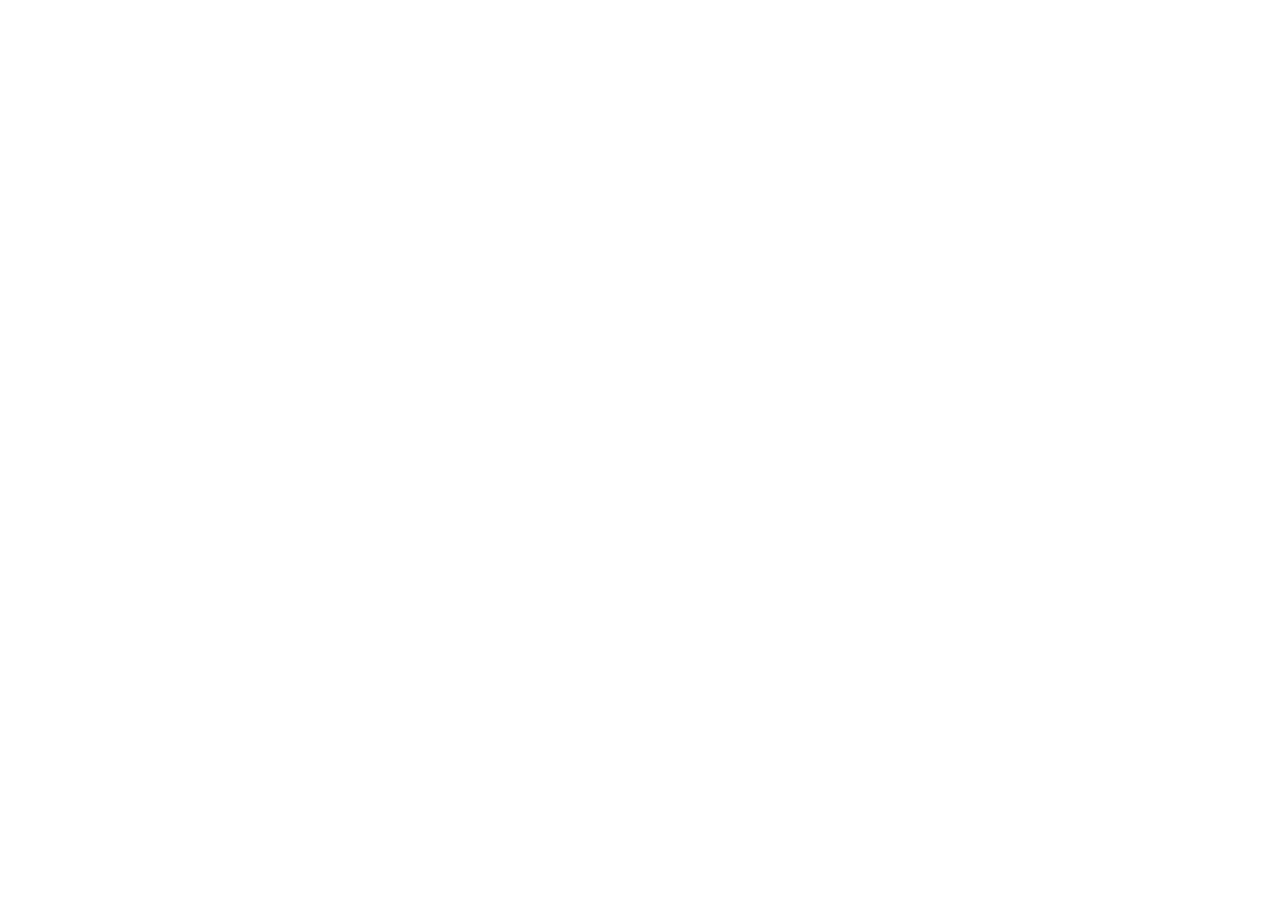
==== about.html @ e9338a1c "Init : création du dépôt, arborescence des fichiers et structure HTML de base" ====
<!DOCTYPE html>
<html lang="fr">
<head>
    <meta charset="UTF-8">
    <meta name="viewport" content="width=device-width, initial-scale=1.0">
    <title>AfriTalent - À propos</title>
    <link href="https://cdn.jsdelivr.net/npm/bootstrap@5.3.0/dist/css/bootstrap.min.css" rel="stylesheet">
    <link rel="stylesheet" href="css/style.css">
</head>
<body>
    <script src="https://cdn.jsdelivr.net/npm/bootstrap@5.3.0/dist/js/bootstrap.bundle.min.js"></script>
    <script src="js/main.js"></script>
</body>
</html>
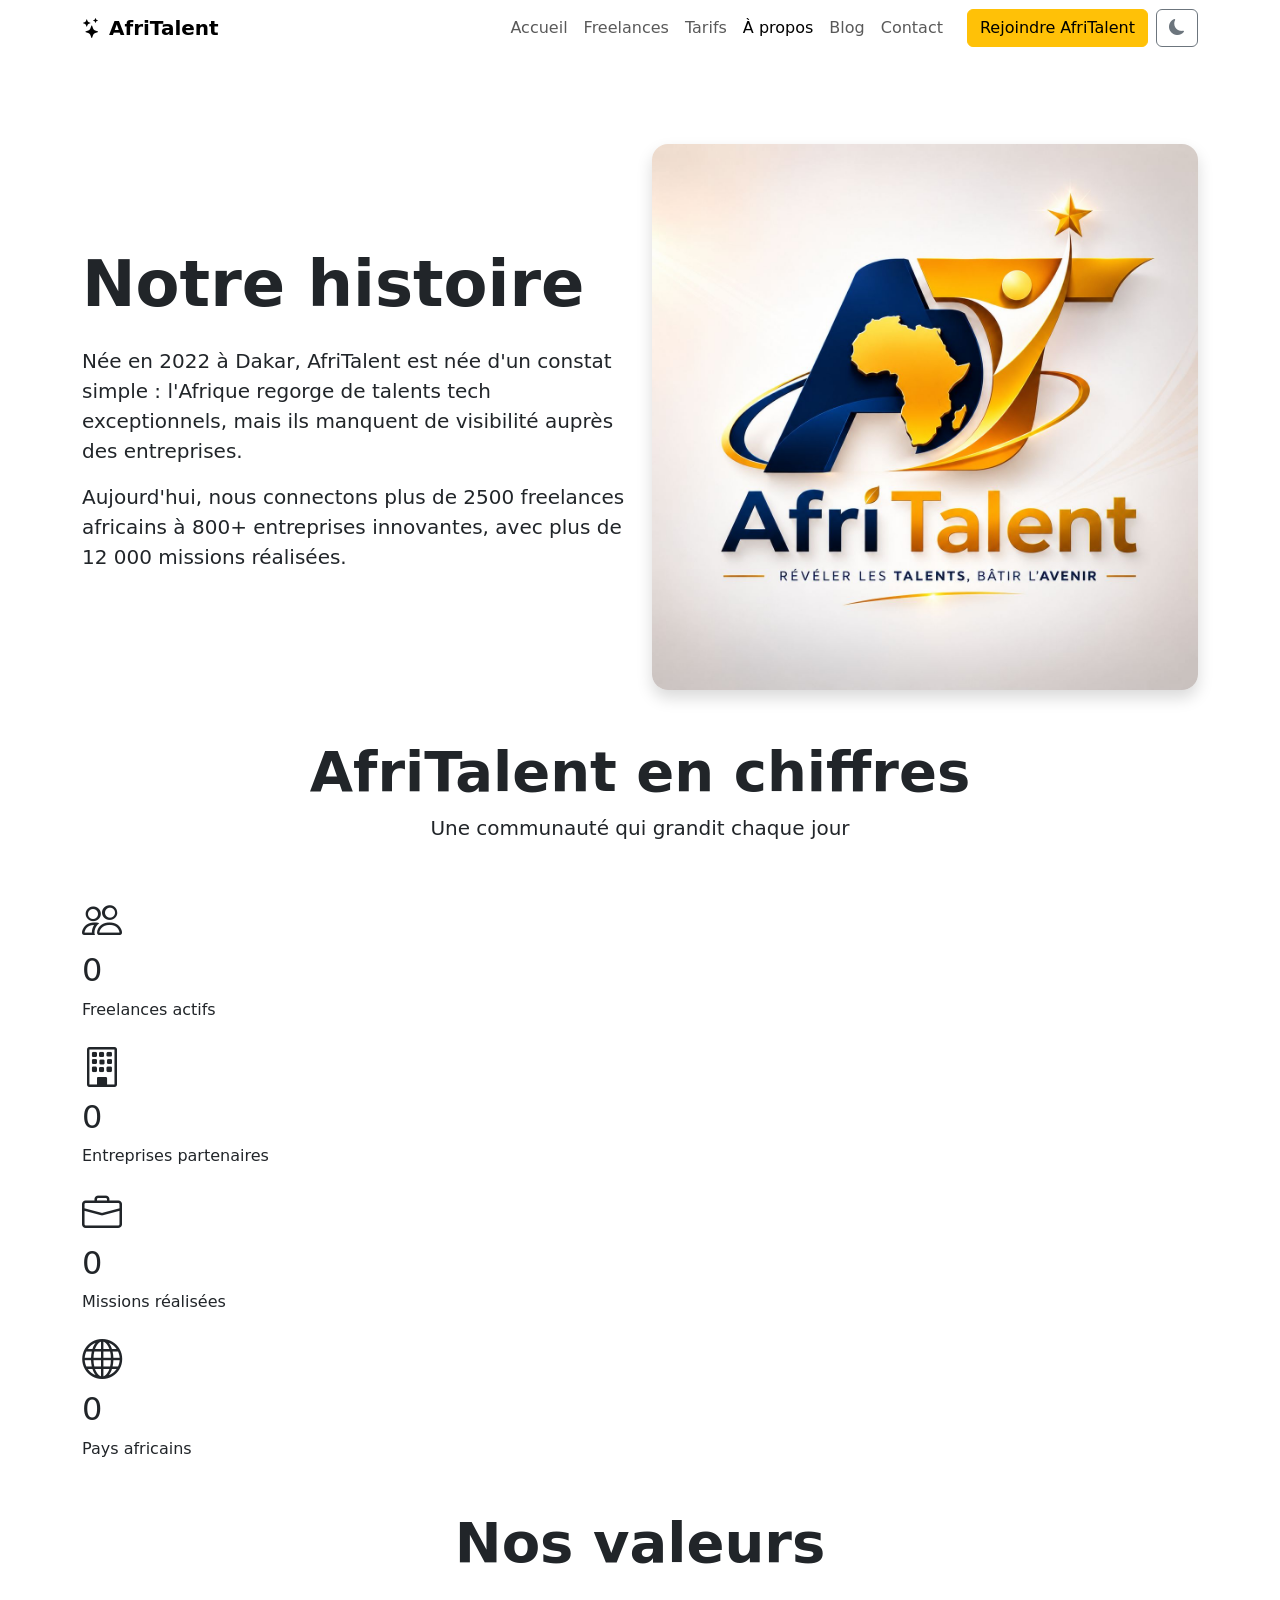
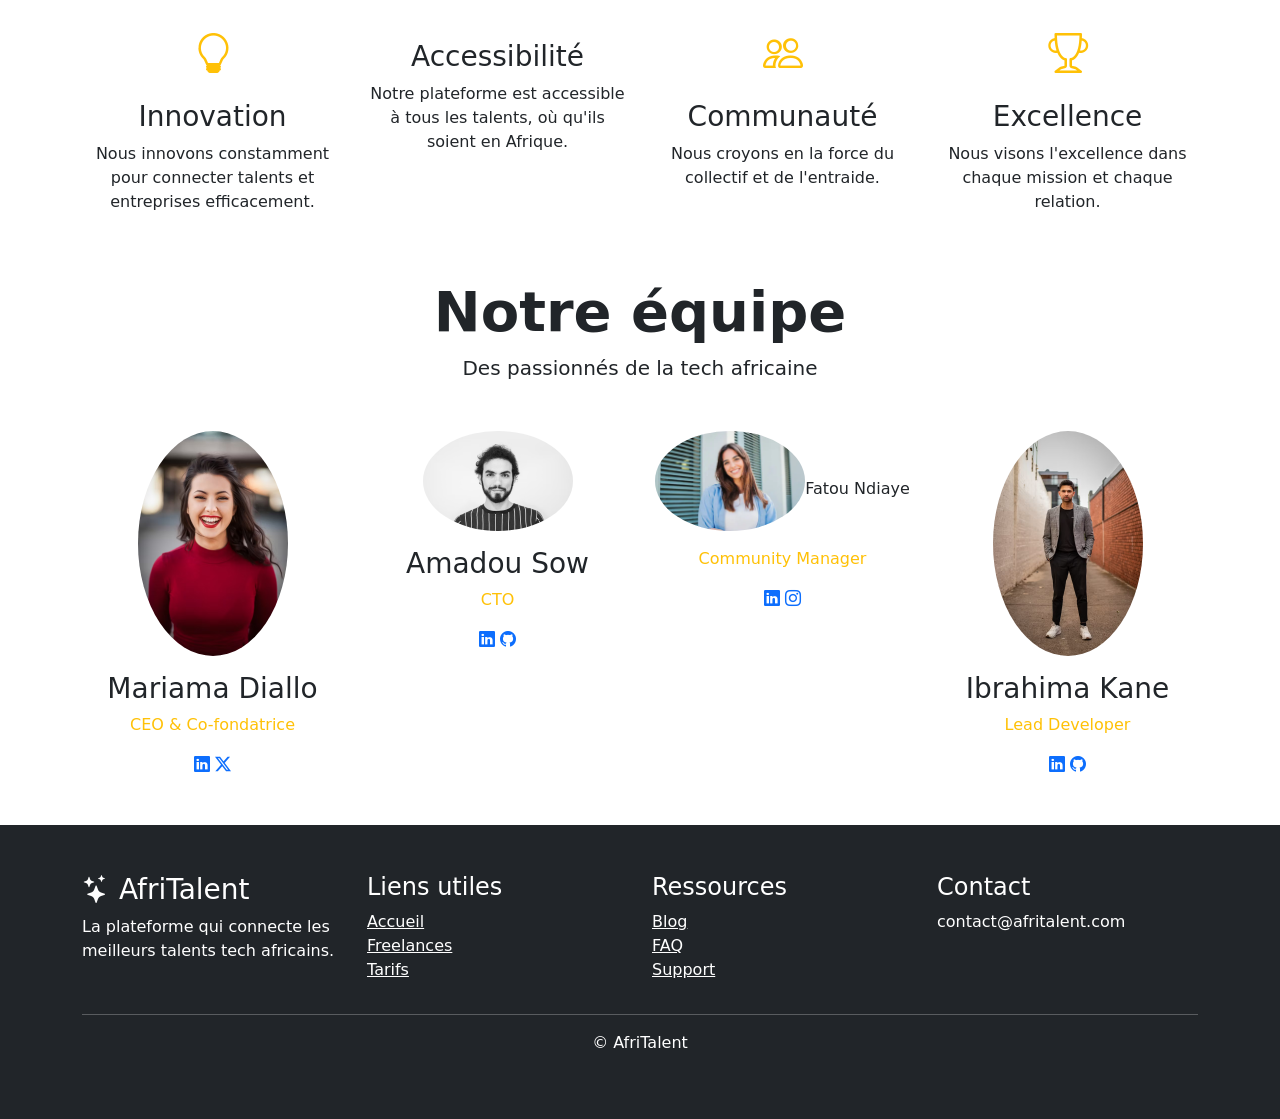
==== commit aa6605b3: "structure complète des 5 pages avec sections et contenu texte" ====
--- a/about.html
+++ b/about.html
@@ -3,12 +3,194 @@
 <head>
     <meta charset="UTF-8">
     <meta name="viewport" content="width=device-width, initial-scale=1.0">
-    <title>AfriTalent - À propos</title>
+    <title>AfriTalent - À propos | Notre mission</title>
     <link href="https://cdn.jsdelivr.net/npm/bootstrap@5.3.0/dist/css/bootstrap.min.css" rel="stylesheet">
     <link rel="stylesheet" href="css/style.css">
 </head>
 <body>
     <script src="https://cdn.jsdelivr.net/npm/bootstrap@5.3.0/dist/js/bootstrap.bundle.min.js"></script>
     <script src="js/main.js"></script>
+        <link href="https://cdn.jsdelivr.net/npm/bootstrap@5.3.3/dist/css/bootstrap.min.css" rel="stylesheet">
+    <link rel="stylesheet" href="https://cdn.jsdelivr.net/npm/bootstrap-icons@1.11.3/font/bootstrap-icons.min.css">
+    <link href="https://fonts.googleapis.com/css2?family=Inter:wght@300;400;500;600;700;800&family=Space+Grotesk:wght@400;500;600;700&display=swap" rel="stylesheet">
+    <link rel="stylesheet" href="css/style.css">
+</head>
+<body>  
+      <!-- Navbar -->
+    <nav class="navbar navbar-expand-lg fixed-top" id="mainNav">
+        <div class="container">
+            <a class="navbar-brand fw-bold" href="index.html"><i class="bi bi-stars"></i> AfriTalent</a>
+            <button class="navbar-toggler" type="button" data-bs-toggle="collapse" data-bs-target="#navbarNav">
+                <span class="navbar-toggler-icon"></span>
+            </button>
+            <div class="collapse navbar-collapse" id="navbarNav">
+                <ul class="navbar-nav ms-auto">
+                    <li class="nav-item"><a class="nav-link" href="index.html">Accueil</a></li>
+                    <li class="nav-item"><a class="nav-link" href="freelances.html">Freelances</a></li>
+                    <li class="nav-item"><a class="nav-link" href="tarifs.html">Tarifs</a></li>
+                    <li class="nav-item"><a class="nav-link active" href="about.html">À propos</a></li>
+                    <li class="nav-item"><a class="nav-link" href="#">Blog</a></li>
+                    <li class="nav-item"><a class="nav-link" href="contact.html">Contact</a></li>
+                </ul>
+                <a href="#" class="btn btn-warning ms-3">Rejoindre AfriTalent</a>
+                <button class="btn btn-outline-secondary ms-2" id="darkModeToggle"><i class="bi bi-moon-fill"></i></button>
+            </div>
+        </div>
+    </nav>
+
+    <main class="mt-5 pt-5">
+        <!-- Section Notre Histoire -->
+        <div class="container my-5">
+            <div class="row align-items-center">
+                <div class="col-lg-6">
+                    <h1 class="display-3 fw-bold">Notre histoire</h1>
+                    <p class="fs-5 mt-4">Née en 2022 à Dakar, AfriTalent est née d'un constat simple : l'Afrique regorge de talents tech exceptionnels, mais ils manquent de visibilité auprès des entreprises.</p>
+                    <p class="fs-5">Aujourd'hui, nous connectons plus de 2500 freelances africains à 800+ entreprises innovantes, avec plus de 12 000 missions réalisées.</p>
+                </div>
+                <div class="col-lg-6">
+                    <img src="images/Rachel logo.jpeg" alt="Notre histoire" class="img-fluid rounded-4 shadow" width="600px">
+                </div>
+            </div>
+        </div>
+
+        <!-- Section Chiffres clés (Bento Grid avec compteurs animés) -->
+        <div class="container my-5">
+            <div class="text-center mb-5">
+                <h2 class="display-4 fw-bold">AfriTalent en chiffres</h2>
+                <p class="fs-5">Une communauté qui grandit chaque jour</p>
+            </div>
+            <div class="bento-stats-grid">
+                <div class="stat-bento-card">
+                    <i class="bi bi-people fs-1"></i>
+                    <h2 class="stat-number-bento" data-target="2500">0</h2>
+                    <p>Freelances actifs</p>
+                </div>
+                <div class="stat-bento-card">
+                    <i class="bi bi-building fs-1"></i>
+                    <h2 class="stat-number-bento" data-target="800">0</h2>
+                    <p>Entreprises partenaires</p>
+                </div>
+                <div class="stat-bento-card">
+                    <i class="bi bi-briefcase fs-1"></i>
+                    <h2 class="stat-number-bento" data-target="12000">0</h2>
+                    <p>Missions réalisées</p>
+                </div>
+                <div class="stat-bento-card">
+                    <i class="bi bi-globe fs-1"></i>
+                    <h2 class="stat-number-bento" data-target="15">0</h2>
+                    <p>Pays africains</p>
+                </div>
+            </div>
+        </div>
+
+        <!-- Section Nos valeurs -->
+        <div class="container my-5">
+            <div class="text-center mb-5">
+                <h2 class="display-4 fw-bold">Nos valeurs</h2>
+            </div>
+            <div class="row g-4">
+                <div class="col-md-3">
+                    <div class="value-card text-center">
+                        <i class="bi bi-lightbulb fs-1 text-warning"></i>
+                        <h3 class="mt-3">Innovation</h3>
+                        <p>Nous innovons constamment pour connecter talents et entreprises efficacement.</p>
+                    </div>
+                </div>
+                <div class="col-md-3">
+                    <div class="value-card text-center">
+                        <i class="bi bi-shield-heart fs-1 text-warning"></i>
+                        <h3 class="mt-3">Accessibilité</h3>
+                        <p>Notre plateforme est accessible à tous les talents, où qu'ils soient en Afrique.</p>
+                    </div>
+                </div>
+                <div class="col-md-3">
+                    <div class="value-card text-center">
+                        <i class="bi bi-people fs-1 text-warning"></i>
+                        <h3 class="mt-3">Communauté</h3>
+                        <p>Nous croyons en la force du collectif et de l'entraide.</p>
+                    </div>
+                </div>
+                <div class="col-md-3">
+                    <div class="value-card text-center">
+                        <i class="bi bi-trophy fs-1 text-warning"></i>
+                        <h3 class="mt-3">Excellence</h3>
+                        <p>Nous visons l'excellence dans chaque mission et chaque relation.</p>
+                    </div>
+                </div>
+            </div>
+        </div>
+
+        <!-- Section L'équipe -->
+        <div class="container my-5">
+            <div class="text-center mb-5">
+                <h2 class="display-4 fw-bold">Notre équipe</h2>
+                <p class="fs-5">Des passionnés de la tech africaine</p>
+            </div>
+            <div class="row g-4">
+                <div class="col-md-3">
+                    <div class="team-card text-center">
+                        <img src="images/Mariama Diallo.avif" alt="Mariama Diallo" class="rounded-circle mb-3" width="150">
+                        <h3>Mariama Diallo</h3>
+                        <p class="text-warning">CEO & Co-fondatrice</p>
+                        <div class="social-team">
+                            <a href="#"><i class="bi bi-linkedin"></i></a>
+                            <a href="#"><i class="bi bi-twitter-x"></i></a>
+                        </div>
+                    </div>
+                </div>
+                <div class="col-md-3">
+                    <div class="team-card text-center">
+                        <img src="images/Amadou Sow.avif" alt="Amadou Sow" class="rounded-circle mb-3" width="150">
+                        <h3>Amadou Sow</h3>
+                        <p class="text-warning">CTO</p>
+                        <div class="social-team">
+                            <a href="#"><i class="bi bi-linkedin"></i></a>
+                            <a href="#"><i class="bi bi-github"></i></a>
+                        </div>
+                    </div>
+                </div>
+                <div class="col-md-3">
+                    <div class="team-card text-center">
+                        <img src="images/Fatou Ndiaye.webp" alt="Fatou Ndiaye" class="rounded-circle mb-3" width="150"
+                        <h3>Fatou Ndiaye</h3>
+                        <p class="text-warning">Community Manager</p>
+                        <div class="social-team">
+                            <a href="#"><i class="bi bi-linkedin"></i></a>
+                            <a href="#"><i class="bi bi-instagram"></i></a>
+                        </div>
+                    </div>
+                </div>
+                <div class="col-md-3">
+                    <div class="team-card text-center">
+                        <img src="images/Ibrahima Kane.avif" alt="Ibrahima Kane" class="rounded-circle mb-3" width="150">
+                        <h3>Ibrahima Kane</h3>
+                        <p class="text-warning">Lead Developer</p>
+                        <div class="social-team">
+                            <a href="#"><i class="bi bi-linkedin"></i></a>
+                            <a href="#"><i class="bi bi-github"></i></a>
+                        </div>
+                    </div>
+                </div>
+            </div>
+        </div>
+    </main>
+
+    <!-- Footer -->
+    <footer class="bg-dark text-white">
+        <div class="container py-5">
+            <div class="row">
+                <div class="col-md-3"><h3><i class="bi bi-stars"></i> AfriTalent</h3><p>La plateforme qui connecte les meilleurs talents tech africains.</p></div>
+                <div class="col-md-3"><h4>Liens utiles</h4><ul class="list-unstyled"><li><a href="index.html" class="text-white">Accueil</a></li><li><a href="freelances.html" class="text-white">Freelances</a></li><li><a href="tarifs.html" class="text-white">Tarifs</a></li></ul></div>
+                <div class="col-md-3"><h4>Ressources</h4><ul class="list-unstyled"><li><a href="#" class="text-white">Blog</a></li><li><a href="#" class="text-white">FAQ</a></li><li><a href="contact.html" class="text-white">Support</a></li></ul></div>
+                <div class="col-md-3"><h4>Contact</h4><p>contact@afritalent.com</p></div>
+            </div>
+            <hr><div class="text-center"><p id="copyright">© AfriTalent</p></div>
+        </div>
+    </footer>
+
+    <script src="https://cdn.jsdelivr.net/npm/bootstrap@5.3.3/dist/js/bootstrap.bundle.min.js"></script>
+    <script src="js/main.js"></script>
 </body>
 </html>
+</body>
+</html>
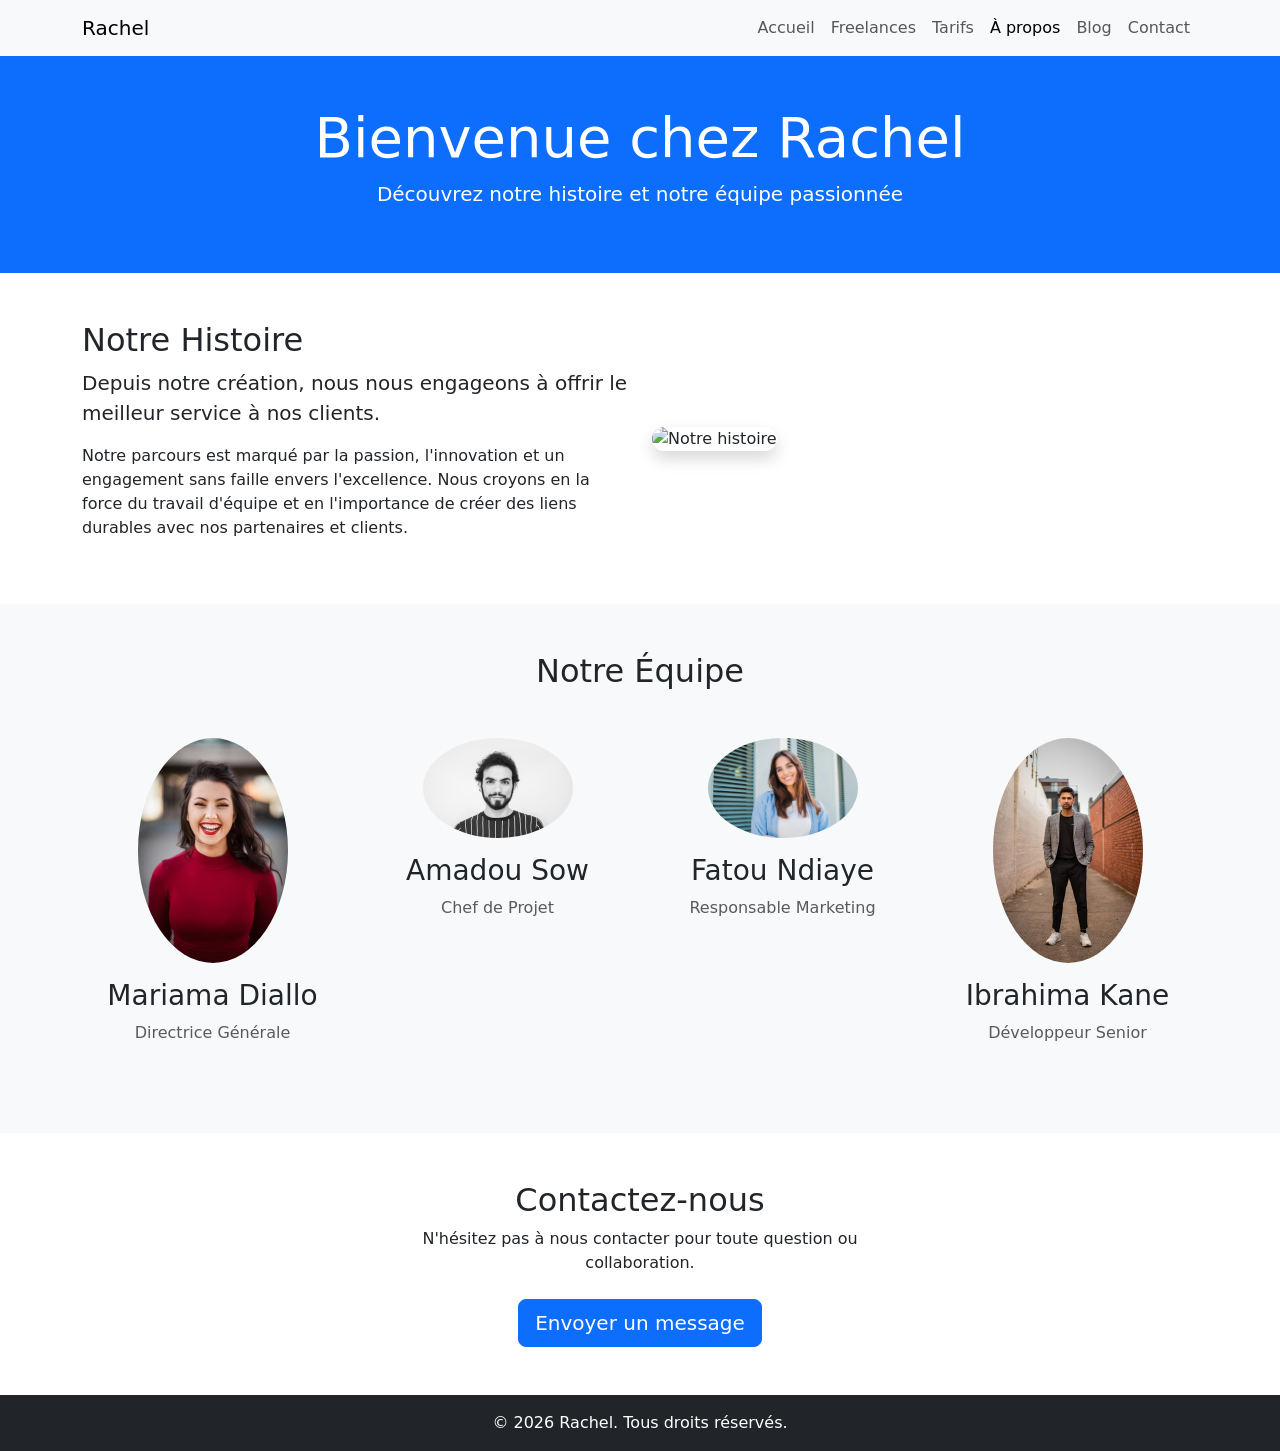
==== commit 52873e76: "corrections responsive, optimisation du code et commentaires" ====
--- a/about.html
+++ b/about.html
@@ -3,194 +3,119 @@
 <head>
     <meta charset="UTF-8">
     <meta name="viewport" content="width=device-width, initial-scale=1.0">
-    <title>AfriTalent - À propos | Notre mission</title>
+    <title>Rachel - Notre Histoire</title>
     <link href="https://cdn.jsdelivr.net/npm/bootstrap@5.3.0/dist/css/bootstrap.min.css" rel="stylesheet">
-    <link rel="stylesheet" href="css/style.css">
+    <link rel="stylesheet" href="style.css">
 </head>
 <body>
-    <script src="https://cdn.jsdelivr.net/npm/bootstrap@5.3.0/dist/js/bootstrap.bundle.min.js"></script>
-    <script src="js/main.js"></script>
-        <link href="https://cdn.jsdelivr.net/npm/bootstrap@5.3.3/dist/css/bootstrap.min.css" rel="stylesheet">
-    <link rel="stylesheet" href="https://cdn.jsdelivr.net/npm/bootstrap-icons@1.11.3/font/bootstrap-icons.min.css">
-    <link href="https://fonts.googleapis.com/css2?family=Inter:wght@300;400;500;600;700;800&family=Space+Grotesk:wght@400;500;600;700&display=swap" rel="stylesheet">
-    <link rel="stylesheet" href="css/style.css">
-</head>
-<body>  
-      <!-- Navbar -->
-    <nav class="navbar navbar-expand-lg fixed-top" id="mainNav">
+
+    <!-- Navigation -->
+    <nav class="navbar navbar-expand-lg navbar-light bg-light">
         <div class="container">
-            <a class="navbar-brand fw-bold" href="index.html"><i class="bi bi-stars"></i> AfriTalent</a>
+            <a class="navbar-brand" href="#">Rachel</a>
             <button class="navbar-toggler" type="button" data-bs-toggle="collapse" data-bs-target="#navbarNav">
                 <span class="navbar-toggler-icon"></span>
             </button>
             <div class="collapse navbar-collapse" id="navbarNav">
                 <ul class="navbar-nav ms-auto">
                     <li class="nav-item"><a class="nav-link" href="index.html">Accueil</a></li>
-                    <li class="nav-item"><a class="nav-link" href="freelances.html">Freelances</a></li>
+                    <li class="nav-item"><a class="nav-link " href="freelances.html">Freelances</a></li>
                     <li class="nav-item"><a class="nav-link" href="tarifs.html">Tarifs</a></li>
                     <li class="nav-item"><a class="nav-link active" href="about.html">À propos</a></li>
                     <li class="nav-item"><a class="nav-link" href="#">Blog</a></li>
                     <li class="nav-item"><a class="nav-link" href="contact.html">Contact</a></li>
                 </ul>
-                <a href="#" class="btn btn-warning ms-3">Rejoindre AfriTalent</a>
-                <button class="btn btn-outline-secondary ms-2" id="darkModeToggle"><i class="bi bi-moon-fill"></i></button>
             </div>
         </div>
     </nav>
 
-    <main class="mt-5 pt-5">
-        <!-- Section Notre Histoire -->
-        <div class="container my-5">
+    <!-- Section Hero -->
+    <section class="hero bg-primary text-white text-center py-5">
+        <div class="container">
+            <h1 class="display-4">Bienvenue chez Rachel</h1>
+            <p class="lead">Découvrez notre histoire et notre équipe passionnée</p>
+        </div>
+    </section>
+
+    <!-- Section Histoire -->
+    <section id="histoire" class="py-5">
+        <div class="container">
             <div class="row align-items-center">
-                <div class="col-lg-6">
-                    <h1 class="display-3 fw-bold">Notre histoire</h1>
-                    <p class="fs-5 mt-4">Née en 2022 à Dakar, AfriTalent est née d'un constat simple : l'Afrique regorge de talents tech exceptionnels, mais ils manquent de visibilité auprès des entreprises.</p>
-                    <p class="fs-5">Aujourd'hui, nous connectons plus de 2500 freelances africains à 800+ entreprises innovantes, avec plus de 12 000 missions réalisées.</p>
+                <div class="col-md-6">
+                    <h2>Notre Histoire</h2>
+                    <p class="lead">Depuis notre création, nous nous engageons à offrir le meilleur service à nos clients.</p>
+                    <p>Notre parcours est marqué par la passion, l'innovation et un engagement sans faille envers l'excellence. Nous croyons en la force du travail d'équipe et en l'importance de créer des liens durables avec nos partenaires et clients.</p>
                 </div>
-                <div class="col-lg-6">
-                    <img src="images/Rachel logo.jpeg" alt="Notre histoire" class="img-fluid rounded-4 shadow" width="600px">
+                <div class="col-md-6">
+                    <!-- CORRECTION 1 : Renommer le fichier sans espace et supprimer "px" -->
+                    <img src="images/Rachel-logo.jpeg" alt="Notre histoire" class="img-fluid rounded-4 shadow" width="600">
                 </div>
             </div>
         </div>
+    </section>
 
-        <!-- Section Chiffres clés (Bento Grid avec compteurs animés) -->
-        <div class="container my-5">
-            <div class="text-center mb-5">
-                <h2 class="display-4 fw-bold">AfriTalent en chiffres</h2>
-                <p class="fs-5">Une communauté qui grandit chaque jour</p>
+    <!-- Section Équipe -->
+    <section id="equipe" class="py-5 bg-light">
+        <div class="container">
+            <h2 class="text-center mb-5">Notre Équipe</h2>
+            <div class="row">
+
+                <!-- Membre 1 -->
+                <div class="col-md-3 text-center mb-4">
+                    <!-- CORRECTION 2 : Renommer le fichier sans espace -->
+                    <img src="images/Mariama-Diallo.avif" alt="Mariama Diallo" class="rounded-circle mb-3" width="150">
+                    <h3>Mariama Diallo</h3>
+                    <p class="text-muted">Directrice Générale</p>
+                </div>
+
+                <!-- Membre 2 -->
+                <div class="col-md-3 text-center mb-4">
+                    <!-- CORRECTION 3 : Renommer le fichier sans espace -->
+                    <img src="images/Amadou-Sow.avif" alt="Amadou Sow" class="rounded-circle mb-3" width="150">
+                    <h3>Amadou Sow</h3>
+                    <p class="text-muted">Chef de Projet</p>
+                </div>
+
+                <!-- Membre 3 -->
+                <div class="col-md-3 text-center mb-4">
+                    <!-- CORRECTION 4 : Fermeture correcte de la balise img + renommer le fichier -->
+                    <img src="images/Fatou-Ndiaye.webp" alt="Fatou Ndiaye" class="rounded-circle mb-3" width="150">
+                    <h3>Fatou Ndiaye</h3>
+                    <p class="text-muted">Responsable Marketing</p>
+                </div>
+
+                <!-- Membre 4 -->
+                <div class="col-md-3 text-center mb-4">
+                    <!-- CORRECTION 5 : Renommer le fichier sans espace -->
+                    <img src="images/Ibrahima-Kane.avif" alt="Ibrahima Kane" class="rounded-circle mb-3" width="150">
+                    <h3>Ibrahima Kane</h3>
+                    <p class="text-muted">Développeur Senior</p>
+                </div>
+
             </div>
-            <div class="bento-stats-grid">
-                <div class="stat-bento-card">
-                    <i class="bi bi-people fs-1"></i>
-                    <h2 class="stat-number-bento" data-target="2500">0</h2>
-                    <p>Freelances actifs</p>
-                </div>
-                <div class="stat-bento-card">
-                    <i class="bi bi-building fs-1"></i>
-                    <h2 class="stat-number-bento" data-target="800">0</h2>
-                    <p>Entreprises partenaires</p>
-                </div>
-                <div class="stat-bento-card">
-                    <i class="bi bi-briefcase fs-1"></i>
-                    <h2 class="stat-number-bento" data-target="12000">0</h2>
-                    <p>Missions réalisées</p>
-                </div>
-                <div class="stat-bento-card">
-                    <i class="bi bi-globe fs-1"></i>
-                    <h2 class="stat-number-bento" data-target="15">0</h2>
-                    <p>Pays africains</p>
+        </div>
+    </section>
+
+    <!-- Section Contact -->
+    <section id="contact" class="py-5">
+        <div class="container">
+            <div class="row">
+                <div class="col-md-6 mx-auto text-center">
+                    <h2>Contactez-nous</h2>
+                    <p class="mb-4">N'hésitez pas à nous contacter pour toute question ou collaboration.</p>
+                    <a href="mailto:contact@rachel.com" class="btn btn-primary btn-lg">Envoyer un message</a>
                 </div>
             </div>
         </div>
-
-        <!-- Section Nos valeurs -->
-        <div class="container my-5">
-            <div class="text-center mb-5">
-                <h2 class="display-4 fw-bold">Nos valeurs</h2>
-            </div>
-            <div class="row g-4">
-                <div class="col-md-3">
-                    <div class="value-card text-center">
-                        <i class="bi bi-lightbulb fs-1 text-warning"></i>
-                        <h3 class="mt-3">Innovation</h3>
-                        <p>Nous innovons constamment pour connecter talents et entreprises efficacement.</p>
-                    </div>
-                </div>
-                <div class="col-md-3">
-                    <div class="value-card text-center">
-                        <i class="bi bi-shield-heart fs-1 text-warning"></i>
-                        <h3 class="mt-3">Accessibilité</h3>
-                        <p>Notre plateforme est accessible à tous les talents, où qu'ils soient en Afrique.</p>
-                    </div>
-                </div>
-                <div class="col-md-3">
-                    <div class="value-card text-center">
-                        <i class="bi bi-people fs-1 text-warning"></i>
-                        <h3 class="mt-3">Communauté</h3>
-                        <p>Nous croyons en la force du collectif et de l'entraide.</p>
-                    </div>
-                </div>
-                <div class="col-md-3">
-                    <div class="value-card text-center">
-                        <i class="bi bi-trophy fs-1 text-warning"></i>
-                        <h3 class="mt-3">Excellence</h3>
-                        <p>Nous visons l'excellence dans chaque mission et chaque relation.</p>
-                    </div>
-                </div>
-            </div>
-        </div>
-
-        <!-- Section L'équipe -->
-        <div class="container my-5">
-            <div class="text-center mb-5">
-                <h2 class="display-4 fw-bold">Notre équipe</h2>
-                <p class="fs-5">Des passionnés de la tech africaine</p>
-            </div>
-            <div class="row g-4">
-                <div class="col-md-3">
-                    <div class="team-card text-center">
-                        <img src="images/Mariama Diallo.avif" alt="Mariama Diallo" class="rounded-circle mb-3" width="150">
-                        <h3>Mariama Diallo</h3>
-                        <p class="text-warning">CEO & Co-fondatrice</p>
-                        <div class="social-team">
-                            <a href="#"><i class="bi bi-linkedin"></i></a>
-                            <a href="#"><i class="bi bi-twitter-x"></i></a>
-                        </div>
-                    </div>
-                </div>
-                <div class="col-md-3">
-                    <div class="team-card text-center">
-                        <img src="images/Amadou Sow.avif" alt="Amadou Sow" class="rounded-circle mb-3" width="150">
-                        <h3>Amadou Sow</h3>
-                        <p class="text-warning">CTO</p>
-                        <div class="social-team">
-                            <a href="#"><i class="bi bi-linkedin"></i></a>
-                            <a href="#"><i class="bi bi-github"></i></a>
-                        </div>
-                    </div>
-                </div>
-                <div class="col-md-3">
-                    <div class="team-card text-center">
-                        <img src="images/Fatou Ndiaye.webp" alt="Fatou Ndiaye" class="rounded-circle mb-3" width="150"
-                        <h3>Fatou Ndiaye</h3>
-                        <p class="text-warning">Community Manager</p>
-                        <div class="social-team">
-                            <a href="#"><i class="bi bi-linkedin"></i></a>
-                            <a href="#"><i class="bi bi-instagram"></i></a>
-                        </div>
-                    </div>
-                </div>
-                <div class="col-md-3">
-                    <div class="team-card text-center">
-                        <img src="images/Ibrahima Kane.avif" alt="Ibrahima Kane" class="rounded-circle mb-3" width="150">
-                        <h3>Ibrahima Kane</h3>
-                        <p class="text-warning">Lead Developer</p>
-                        <div class="social-team">
-                            <a href="#"><i class="bi bi-linkedin"></i></a>
-                            <a href="#"><i class="bi bi-github"></i></a>
-                        </div>
-                    </div>
-                </div>
-            </div>
-        </div>
-    </main>
+    </section>
 
     <!-- Footer -->
-    <footer class="bg-dark text-white">
-        <div class="container py-5">
-            <div class="row">
-                <div class="col-md-3"><h3><i class="bi bi-stars"></i> AfriTalent</h3><p>La plateforme qui connecte les meilleurs talents tech africains.</p></div>
-                <div class="col-md-3"><h4>Liens utiles</h4><ul class="list-unstyled"><li><a href="index.html" class="text-white">Accueil</a></li><li><a href="freelances.html" class="text-white">Freelances</a></li><li><a href="tarifs.html" class="text-white">Tarifs</a></li></ul></div>
-                <div class="col-md-3"><h4>Ressources</h4><ul class="list-unstyled"><li><a href="#" class="text-white">Blog</a></li><li><a href="#" class="text-white">FAQ</a></li><li><a href="contact.html" class="text-white">Support</a></li></ul></div>
-                <div class="col-md-3"><h4>Contact</h4><p>contact@afritalent.com</p></div>
-            </div>
-            <hr><div class="text-center"><p id="copyright">© AfriTalent</p></div>
+    <footer class="bg-dark text-white text-center py-3">
+        <div class="container">
+            <p class="mb-0">&copy; 2026 Rachel. Tous droits réservés.</p>
         </div>
     </footer>
 
-    <script src="https://cdn.jsdelivr.net/npm/bootstrap@5.3.3/dist/js/bootstrap.bundle.min.js"></script>
-    <script src="js/main.js"></script>
+    <script src="https://cdn.jsdelivr.net/npm/bootstrap@5.3.0/dist/js/bootstrap.bundle.min.js"></script>
 </body>
-</html>
-</body>
-</html>
+</html>
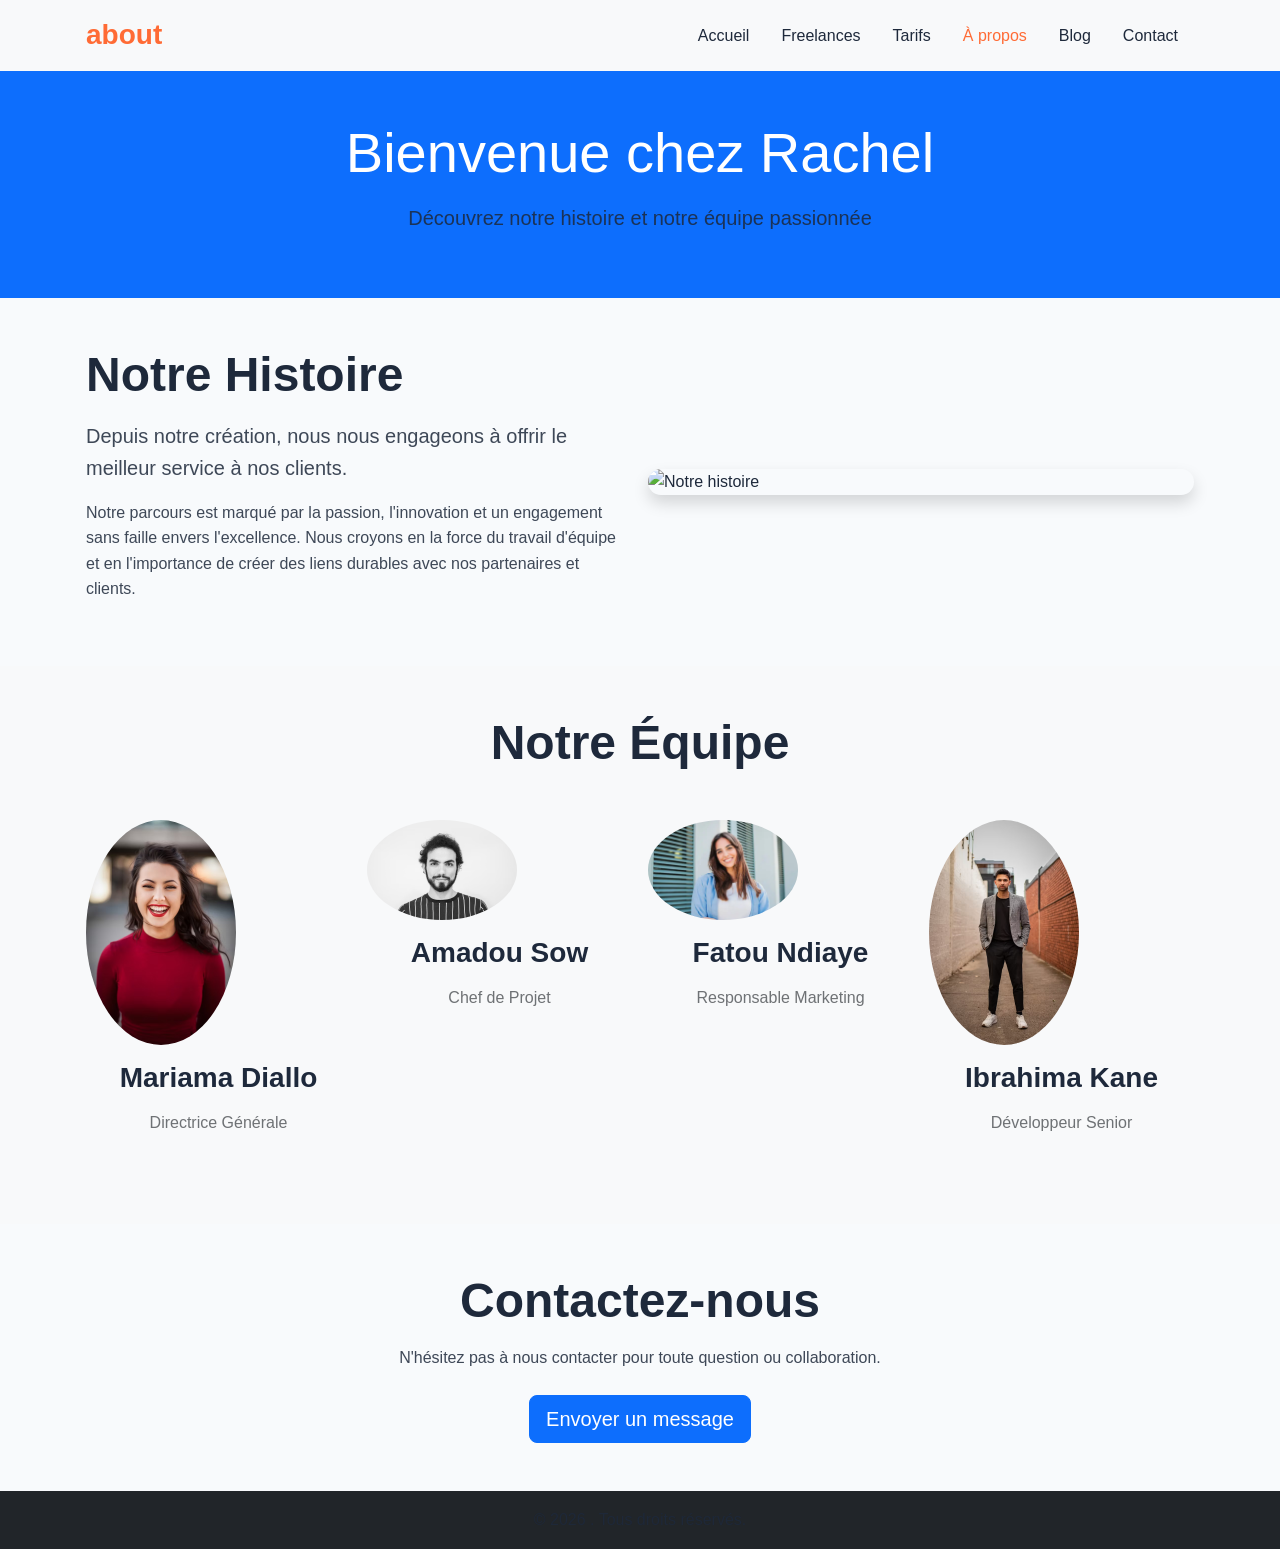
==== commit b8396b03: "GitHub Pages activé, README finalisé et présentation PowerPoint" ====
--- a/about.html
+++ b/about.html
@@ -3,16 +3,24 @@
 <head>
     <meta charset="UTF-8">
     <meta name="viewport" content="width=device-width, initial-scale=1.0">
-    <title>Rachel - Notre Histoire</title>
+    <title>AfriTalent - Notre Histoire</title>
     <link href="https://cdn.jsdelivr.net/npm/bootstrap@5.3.0/dist/css/bootstrap.min.css" rel="stylesheet">
     <link rel="stylesheet" href="style.css">
 </head>
 <body>
-
+         <script src="https://cdn.jsdelivr.net/npm/bootstrap@5.3.0/dist/js/bootstrap.bundle.min.js"></script>
+    <script src="js/main.js"></script>
+        
+       <link href="https://cdn.jsdelivr.net/npm/bootstrap@5.3.3/dist/css/bootstrap.min.css" rel="stylesheet">
+    <link rel="stylesheet" href="https://cdn.jsdelivr.net/npm/bootstrap-icons@1.11.3/font/bootstrap-icons.min.css">
+    <link href="https://fonts.googleapis.com/css2?family=Inter:wght@300;400;500;600;700;800&family=Space+Grotesk:wght@400;500;600;700&display=swap" rel="stylesheet">
+    <link rel="stylesheet" href="css/style.css">
+  </head>
+  <body> 
     <!-- Navigation -->
     <nav class="navbar navbar-expand-lg navbar-light bg-light">
         <div class="container">
-            <a class="navbar-brand" href="#">Rachel</a>
+            <a class="navbar-brand" href="#">about</a>
             <button class="navbar-toggler" type="button" data-bs-toggle="collapse" data-bs-target="#navbarNav">
                 <span class="navbar-toggler-icon"></span>
             </button>
@@ -112,7 +120,7 @@
     <!-- Footer -->
     <footer class="bg-dark text-white text-center py-3">
         <div class="container">
-            <p class="mb-0">&copy; 2026 Rachel. Tous droits réservés.</p>
+            <p class="mb-0">&copy; 2026 . Tous droits réservés.</p>
         </div>
     </footer>
 
--- a/css/style.css
+++ b/css/style.css
@@ -0,0 +1,2629 @@
+/* ============================================
+   AfriTalent - STYLES PRINCIPAUX
+   Projet: Plateforme Freelance Tech
+   Auteur: [Votre Nom]
+   Version: 1.0
+============================================ */
+
+/* ========== 1. VARIABLES CSS (Root) ========== */
+:root {
+    /* Palette de couleurs principale - 5 couleurs max */
+    --primary-orange: #FF6B35;
+    --primary-blue: #1A2B4C;
+    --secondary-blue: #2D4A7C;
+    --light-bg: #F8FAFC;
+    --dark-text: #1E293B;
+    --light-text: #F1F5F9;
+    --success-green: #10B981;
+    --warning-yellow: #F59E0B;
+    
+    /* Typographie */
+    --font-heading: 'Space Grotesk', sans-serif;
+    --font-body: 'Inter', sans-serif;
+    
+    /* Espacements (spacing system) */
+    --spacing-xs: 0.5rem;
+    --spacing-sm: 1rem;
+    --spacing-md: 1.5rem;
+    --spacing-lg: 2rem;
+    --spacing-xl: 3rem;
+    --spacing-xxl: 5rem;
+    
+    /* Ombres */
+    --shadow-sm: 0 1px 2px 0 rgb(0 0 0 / 0.05);
+    --shadow-md: 0 4px 6px -1px rgb(0 0 0 / 0.1);
+    --shadow-lg: 0 10px 15px -3px rgb(0 0 0 / 0.1);
+    --shadow-xl: 0 20px 25px -5px rgb(0 0 0 / 0.1);
+    
+    /* Border radius */
+    --radius-sm: 0.5rem;
+    --radius-md: 1rem;
+    --radius-lg: 1.5rem;
+    --radius-xl: 2rem;
+    
+    /* Transitions */
+    --transition-fast: 0.2s ease;
+    --transition-normal: 0.3s ease;
+    --transition-slow: 0.5s ease;
+}
+
+/* ========== 2. MODE SOMBRE (Dark Mode) ========== */
+[data-theme="dark"] {
+    --primary-orange: #FF8C5A;
+    --primary-blue: #0F172A;
+    --secondary-blue: #1E293B;
+    --light-bg: #0F172A;
+    --dark-text: #F1F5F9;
+    --light-text: #1E293B;
+}
+
+/* ========== 3. RESET & STYLES DE BASE ========== */
+* {
+    margin: 0;
+    padding: 0;
+    box-sizing: border-box;
+}
+
+html {
+    scroll-behavior: smooth;
+    font-size: 16px;
+}
+
+body {
+    font-family: var(--font-body);
+    color: var(--dark-text);
+    background-color: var(--light-bg);
+    line-height: 1.6;
+    transition: background-color var(--transition-normal), color var(--transition-normal);
+    overflow-x: hidden;
+}
+
+/* Typographie */
+h1, h2, h3, h4, h5, h6 {
+    font-family: var(--font-heading);
+    font-weight: 600;
+    line-height: 1.2;
+    margin-bottom: var(--spacing-sm);
+}
+
+h1 {
+    font-size: clamp(2.5rem, 5vw, 4rem);
+    font-weight: 700;
+}
+
+h2 {
+    font-size: clamp(2rem, 4vw, 3rem);
+    font-weight: 600;
+}
+
+h3 {
+    font-size: clamp(1.25rem, 3vw, 1.75rem);
+}
+
+p {
+    margin-bottom: var(--spacing-sm);
+    color: var(--dark-text);
+    opacity: 0.85;
+}
+
+/* Liens */
+a {
+    text-decoration: none;
+    transition: all var(--transition-fast);
+}
+
+/* Images */
+img {
+    max-width: 100%;
+    height: auto;
+    display: block;
+}
+
+/* ========== 4. NAVBAR STYLES ========== */
+#mainNav {
+    background-color: transparent;
+    padding: var(--spacing-md) 0;
+    transition: all var(--transition-normal);
+    backdrop-filter: blur(0px);
+}
+
+#mainNav.navbar-scrolled {
+    background-color: var(--light-bg);
+    box-shadow: var(--shadow-md);
+    padding: var(--spacing-xs) 0;
+    backdrop-filter: blur(10px);
+    background-color: rgba(var(--light-bg), 0.95);
+}
+
+[data-theme="dark"] #mainNav.navbar-scrolled {
+    background-color: rgba(15, 23, 42, 0.95);
+}
+
+.navbar-brand {
+    font-size: 1.75rem;
+    font-weight: 700;
+    color: var(--primary-orange) !important;
+}
+
+.navbar-nav .nav-link {
+    font-weight: 500;
+    color: var(--dark-text) !important;
+    margin: 0 var(--spacing-xs);
+    transition: color var(--transition-fast);
+}
+
+.navbar-nav .nav-link:hover,
+.navbar-nav .nav-link.active {
+    color: var(--primary-orange) !important;
+}
+
+/* ========== 5. BOUTON RETOUR EN HAUT ========== */
+#backToTop {
+    position: fixed;
+    bottom: 30px;
+    right: 30px;
+    width: 50px;
+    height: 50px;
+    border-radius: 50%;
+    background-color: var(--primary-orange);
+    color: white;
+    border: none;
+    cursor: pointer;
+    display: none;
+    justify-content: center;
+    align-items: center;
+    font-size: 1.5rem;
+    transition: all var(--transition-normal);
+    z-index: 1000;
+    box-shadow: var(--shadow-lg);
+}
+
+#backToTop:hover {
+    transform: translateY(-5px);
+    background-color: var(--primary-blue);
+}
+
+#backToTop.show {
+    display: flex;
+}
+
+/* ========== 6. SECTION HERO ========== */
+.hero-section {
+    position: relative;
+    min-height: 100vh;
+    display: flex;
+    align-items: center;
+    padding: var(--spacing-xxl) 0;
+    background: linear-gradient(135deg, var(--light-bg) 0%, rgba(255, 107, 53, 0.05) 100%);
+}
+
+.hero-content h1 {
+    background: linear-gradient(135deg, var(--primary-blue) 0%, var(--primary-orange) 100%);
+    background-clip: text;
+    -webkit-background-clip: text;
+    -webkit-text-fill-color: transparent;
+}
+
+.hero-buttons .btn-primary {
+    background-color: var(--primary-orange);
+    border-color: var(--primary-orange);
+    transition: all var(--transition-normal);
+}
+
+.hero-buttons .btn-primary:hover {
+    transform: translateY(-3px);
+    box-shadow: var(--shadow-lg);
+    background-color: var(--primary-blue);
+    border-color: var(--primary-blue);
+}
+
+/* ========== 7. STATISTIQUES ANIMÉES ========== */
+.stats-container {
+    background-color: var(--primary-blue);
+    color: white;
+    padding: var(--spacing-xl) 0;
+    border-radius: var(--radius-xl);
+    margin-top: var(--spacing-xl);
+}
+
+.stat-box {
+    text-align: center;
+}
+
+.stat-number {
+    font-size: 3rem;
+    font-weight: 700;
+    font-family: var(--font-heading);
+    color: var(--primary-orange);
+}
+
+.stat-label {
+    font-size: 1.1rem;
+    margin-top: var(--spacing-xs);
+    color: white;
+}
+
+/* ========== 8. BENTO GRID (Comment ça marche) ========== */
+.how-it-works {
+    padding: var(--spacing-xxl) 0;
+}
+
+.bento-grid {
+    display: grid;
+    grid-template-columns: repeat(4, 1fr);
+    gap: var(--spacing-md);
+    margin-top: var(--spacing-xl);
+}
+
+.bento-card {
+    background: var(--light-bg);
+    padding: var(--spacing-lg);
+    border-radius: var(--radius-lg);
+    text-align: center;
+    transition: all var(--transition-normal);
+    box-shadow: var(--shadow-sm);
+    border: 1px solid rgba(0,0,0,0.05);
+}
+
+.bento-card:hover {
+    transform: translateY(-10px);
+    box-shadow: var(--shadow-xl);
+}
+
+.bento-card .step-number {
+    width: 50px;
+    height: 50px;
+    background: var(--primary-orange);
+    color: white;
+    border-radius: 50%;
+    display: flex;
+    align-items: center;
+    justify-content: center;
+    margin: 0 auto var(--spacing-md);
+    font-weight: bold;
+    font-size: 1.5rem;
+}
+
+/* Disposition asymétrique Bento Grid */
+.bento-1 { grid-column: span 1; }
+.bento-2 { grid-column: span 1; }
+.bento-3 { grid-column: span 1; }
+.bento-4 { grid-column: span 1; }
+
+/* Version plus grande pour desktop */
+@media (min-width: 992px) {
+    .bento-1 { grid-column: span 2; }
+    .bento-2 { grid-column: span 1; }
+    .bento-3 { grid-column: span 1; }
+    .bento-4 { grid-column: span 2; }
+}
+
+/* ========== 9. CATÉGORIES CARDS ========== */
+.categories {
+    padding: var(--spacing-xxl) 0;
+}
+
+.category-card {
+    background: var(--light-bg);
+    padding: var(--spacing-lg);
+    border-radius: var(--radius-md);
+    text-align: center;
+    transition: all var(--transition-normal);
+    cursor: pointer;
+    border: 1px solid rgba(0,0,0,0.05);
+}
+
+.category-card:hover {
+    transform: translateY(-5px);
+    box-shadow: var(--shadow-lg);
+    background: linear-gradient(135deg, var(--primary-orange) 0%, var(--primary-blue) 100%);
+    color: white;
+}
+
+.category-card:hover i,
+.category-card:hover h3,
+.category-card:hover p {
+    color: white;
+}
+
+.category-card i {
+    font-size: 2.5rem;
+    color: var(--primary-orange);
+    margin-bottom: var(--spacing-sm);
+    transition: all var(--transition-normal);
+}
+
+.category-card h3 {
+    font-size: 1.3rem;
+    margin-bottom: var(--spacing-xs);
+}
+
+/* ========== 10. TÉMOIGNAGES CAROUSEL ========== */
+.testimonials {
+    padding: var(--spacing-xxl) 0;
+}
+
+.testimonial-card {
+    max-width: 800px;
+    margin: 0 auto;
+    padding: var(--spacing-xl);
+    background: var(--light-bg);
+    border-radius: var(--radius-lg);
+    box-shadow: var(--shadow-md);
+}
+
+.testimonial-card img {
+    border: 4px solid var(--primary-orange);
+}
+
+.carousel-control-prev-icon,
+.carousel-control-next-icon {
+    background-color: var(--primary-blue);
+    border-radius: 50%;
+    padding: 20px;
+}
+
+/* ========== 11. SECTION CTA ========== */
+.cta-section {
+    background: linear-gradient(135deg, var(--primary-blue) 0%, var(--primary-orange) 100%);
+    padding: var(--spacing-xxl) 0;
+    color: white;
+}
+
+.cta-section h2,
+.cta-section p {
+    color: white;
+}
+
+.cta-section .btn-warning {
+    background-color: white;
+    border-color: white;
+    color: var(--primary-blue);
+    font-weight: bold;
+}
+
+.cta-section .btn-warning:hover {
+    transform: scale(1.05);
+    box-shadow: var(--shadow-lg);
+}
+
+/* ========== 12. FOOTER ========== */
+footer {
+    background-color: var(--primary-blue);
+    color: white;
+}
+
+footer a {
+    color: white;
+    opacity: 0.8;
+}
+
+footer a:hover {
+    opacity: 1;
+    color: var(--primary-orange);
+}
+
+.social-icons a {
+    font-size: 1.5rem;
+    transition: all var(--transition-fast);
+}
+
+.social-icons a:hover {
+    transform: translateY(-3px);
+}
+
+/* ========== 13. ANIMATIONS FADE-IN AU SCROLL ========== */
+.fade-in {
+    opacity: 0;
+    transform: translateY(30px);
+    transition: opacity 0.6s ease-out, transform 0.6s ease-out;
+}
+
+.fade-in.visible {
+    opacity: 1;
+    transform: translateY(0);
+}
+
+/* ========== 14. CARDS TARIFS ========== */
+.pricing-card {
+    border-radius: var(--radius-lg);
+    transition: all var(--transition-normal);
+    overflow: hidden;
+}
+
+.pricing-card:hover {
+    transform: translateY(-10px);
+    box-shadow: var(--shadow-xl);
+}
+
+.pricing-card.recommended {
+    border: 2px solid var(--primary-orange);
+    transform: scale(1.02);
+}
+
+.pricing-card.recommended:hover {
+    transform: scale(1.05);
+}
+
+.card-header {
+    background-color: var(--primary-orange);
+    font-weight: bold;
+}
+
+/* ========== 15. CARDS FREELANCES ========== */
+.freelance-card-item .card {
+    transition: all var(--transition-normal);
+    border-radius: var(--radius-md);
+    overflow: hidden;
+}
+
+.freelance-card-item .card:hover {
+    transform: translateY(-5px);
+    box-shadow: var(--shadow-xl);
+}
+
+.freelance-card-item .card-img-top {
+    height: 250px;
+    object-fit: cover;
+}
+
+.badge {
+    background-color: var(--primary-orange) !important;
+}
+
+/* ========== 16. FILTRES PAGE FREELANCES ========== */
+.filter-btn {
+    margin: 0 var(--spacing-xs);
+    padding: var(--spacing-sm) var(--spacing-lg);
+    border-radius: var(--radius-md);
+    transition: all var(--transition-normal);
+}
+
+.filter-btn.active,
+.filter-btn:hover {
+    background-color: var(--primary-orange);
+    border-color: var(--primary-orange);
+    color: white;
+}
+
+/* ========== 17. FORMULAIRE DE CONTACT ========== */
+#contactForm .form-control,
+#contactForm .form-select {
+    border-radius: var(--radius-sm);
+    border: 1px solid #e2e8f0;
+    padding: var(--spacing-sm);
+    transition: all var(--transition-fast);
+}
+
+#contactForm .form-control:focus,
+#contactForm .form-select:focus {
+    border-color: var(--primary-orange);
+    box-shadow: 0 0 0 3px rgba(255, 107, 53, 0.1);
+}
+
+#contactForm .form-control.error {
+    border-color: #dc2626;
+}
+
+#contactForm .form-control.success {
+    border-color: var(--success-green);
+}
+
+.error-message {
+    font-size: 0.75rem;
+    margin-top: 0.25rem;
+}
+
+/* ========== 18. CARDS ÉQUIPE & VALEURS ========== */
+.team-card,
+.value-card {
+    background: var(--light-bg);
+    padding: var(--spacing-lg);
+    border-radius: var(--radius-lg);
+    transition: all var(--transition-normal);
+    text-align: center;
+}
+
+.team-card:hover,
+.value-card:hover {
+    transform: translateY(-5px);
+    box-shadow: var(--shadow-lg);
+}
+
+.team-card img {
+    border: 3px solid var(--primary-orange);
+}
+
+/* ========== 19. BENTO GRID POUR STATS ABOUT ========== */
+.bento-stats-grid {
+    display: grid;
+    grid-template-columns: repeat(4, 1fr);
+    gap: var(--spacing-md);
+    margin: var(--spacing-xl) 0;
+}
+
+.stat-bento-card {
+    background: var(--light-bg);
+    padding: var(--spacing-lg);
+    border-radius: var(--radius-lg);
+    text-align: center;
+    transition: all var(--transition-normal);
+}
+
+.stat-bento-card:hover {
+    transform: translateY(-5px);
+    box-shadow: var(--shadow-lg);
+}
+
+.stat-number-bento {
+    font-size: 2.5rem;
+    font-weight: 700;
+    color: var(--primary-orange);
+}
+
+/* ========== 20. RESPONSIVE DESIGN (MEDIA QUERIES) ========== */
+
+/* Tablette (768px et moins) */
+@media (max-width: 768px) {
+    .bento-grid {
+        grid-template-columns: 1fr;
+    }
+    
+    .bento-1,
+    .bento-2,
+    .bento-3,
+    .bento-4 {
+        grid-column: span 1;
+    }
+    
+    .bento-stats-grid {
+        grid-template-columns: repeat(2, 1fr);
+    }
+    
+    .hero-section .row {
+        text-align: center;
+    }
+    
+    .hero-buttons .btn {
+        margin-bottom: var(--spacing-sm);
+    }
+    
+    .stats-container .row > div {
+        margin-bottom: var(--spacing-md);
+    }
+    
+    .filter-section .btn-group {
+        display: flex;
+        flex-wrap: wrap;
+        justify-content: center;
+    }
+    
+    .filter-btn {
+        margin: var(--spacing-xs);
+    }
+    
+    #backToTop {
+        bottom: 20px;
+        right: 20px;
+        width: 40px;
+        height: 40px;
+        font-size: 1.2rem;
+    }
+}
+
+/* Mobile (576px et moins) */
+@media (max-width: 576px) {
+    :root {
+        --spacing-xxl: 3rem;
+        --spacing-xl: 2rem;
+    }
+    
+    .bento-stats-grid {
+        grid-template-columns: 1fr;
+    }
+    
+    .pricing-card.recommended {
+        transform: scale(1);
+    }
+    
+    .testimonial-card {
+        padding: var(--spacing-md);
+    }
+    
+    .navbar-brand {
+        font-size: 1.3rem;
+    }
+    
+    h1 {
+        font-size: 2rem;
+    }
+    
+    h2 {
+        font-size: 1.75rem;
+    }
+}
+
+/* Desktop large (1400px et plus) */
+@media (min-width: 1400px) {
+    .container {
+        max-width: 1320px;
+    }
+    
+    .bento-grid {
+        gap: var(--spacing-lg);
+    }
+}
+
+/* ========== 21. UTILITAIRES ========== */
+.section-padding {
+    padding: var(--spacing-xxl) 0;
+}
+
+.text-gradient {
+    background: linear-gradient(135deg, var(--primary-orange), var(--primary-blue));
+    background-clip: text;
+    -webkit-background-clip: text;
+    -webkit-text-fill-color: transparent;
+}
+
+/* Scrollbar personnalisée */
+::-webkit-scrollbar {
+    width: 10px;
+}
+
+::-webkit-scrollbar-track {
+    background: var(--light-bg);
+}
+
+::-webkit-scrollbar-thumb {
+    background: var(--primary-orange);
+    border-radius: 5px;
+}
+
+::-webkit-scrollbar-thumb:hover {
+    background: var(--primary-blue);
+}
+
+  /* ============================================
+   COMMIT 4 - Bento Grid, Hero, Catégories, Carousel
+   Ajoutez ce code à la fin de votre style.css
+============================================ */
+
+/* ========== 22. SECTION HERO - DISPOSITION ASYMÉTRIQUE ========== */
+.hero-section {
+    position: relative;
+    min-height: 100vh;
+    display: flex;
+    align-items: center;
+    padding: 120px 0 80px;
+    overflow: hidden;
+}
+
+/* Effet de fond dynamique */
+.hero-section::before {
+    content: '';
+    position: absolute;
+    top: -50%;
+    right: -50%;
+    width: 100%;
+    height: 200%;
+    background: radial-gradient(circle, rgba(255,107,53,0.05) 0%, rgba(26,43,76,0.02) 100%);
+    transform: rotate(15deg);
+    z-index: 0;
+}
+
+.hero-content {
+    position: relative;
+    z-index: 2;
+}
+
+.hero-content h1 {
+    font-size: clamp(2.8rem, 6vw, 4.5rem);
+    font-weight: 800;
+    line-height: 1.1;
+    margin-bottom: 1.5rem;
+    background: linear-gradient(135deg, var(--primary-blue) 0%, var(--primary-orange) 100%);
+    background-clip: text;
+    -webkit-background-clip: text;
+    -webkit-text-fill-color: transparent;
+}
+
+.hero-content h1 span {
+    background: linear-gradient(135deg, var(--primary-orange) 0%, #FF8C5A 100%);
+    background-clip: text;
+    -webkit-background-clip: text;
+    -webkit-text-fill-color: transparent;
+}
+
+.hero-content .lead {
+    font-size: clamp(1.1rem, 2.5vw, 1.5rem);
+    color: var(--dark-text);
+    opacity: 0.9;
+    margin-bottom: 2rem;
+}
+
+/* Boutons Hero avec effets */
+.hero-buttons .btn {
+    padding: 12px 28px;
+    font-weight: 600;
+    transition: all 0.3s cubic-bezier(0.4, 0, 0.2, 1);
+    position: relative;
+    overflow: hidden;
+}
+
+.hero-buttons .btn-primary {
+    background: linear-gradient(135deg, var(--primary-orange), #FF8C5A);
+    border: none;
+    box-shadow: 0 4px 15px rgba(255, 107, 53, 0.3);
+}
+
+.hero-buttons .btn-primary::before {
+    content: '';
+    position: absolute;
+    top: 50%;
+    left: 50%;
+    width: 0;
+    height: 0;
+    border-radius: 50%;
+    background: rgba(255, 255, 255, 0.3);
+    transform: translate(-50%, -50%);
+    transition: width 0.6s, height 0.6s;
+}
+
+.hero-buttons .btn-primary:hover::before {
+    width: 300px;
+    height: 300px;
+}
+
+.hero-buttons .btn-primary:hover {
+    transform: translateY(-3px);
+    box-shadow: 0 8px 25px rgba(255, 107, 53, 0.4);
+}
+
+.hero-buttons .btn-outline-secondary {
+    border: 2px solid var(--primary-orange);
+    color: var(--primary-orange);
+    background: transparent;
+}
+
+.hero-buttons .btn-outline-secondary:hover {
+    background: var(--primary-orange);
+    color: white;
+    transform: translateY(-3px);
+}
+
+/* Image Hero avec animation flottante */
+.hero-image {
+    position: relative;
+    z-index: 2;
+    animation: floatHero 3s ease-in-out infinite;
+}
+
+@keyframes floatHero {
+    0%, 100% {
+        transform: translateY(0px);
+    }
+    50% {
+        transform: translateY(-20px);
+    }
+}
+
+.hero-image img {
+    border-radius: var(--radius-xl);
+    box-shadow: var(--shadow-xl);
+    max-width: 100%;
+    height: auto;
+}
+
+/* ========== 23. BENTO GRID - VERSION AMÉLIORÉE ========== */
+.bento-grid {
+    display: grid;
+    grid-template-columns: repeat(4, 1fr);
+    gap: 1.5rem;
+    margin-top: 3rem;
+}
+
+/* Disposition asymétrique style Bento Box 2026 */
+.bento-card {
+    background: var(--light-bg);
+    padding: 2rem;
+    border-radius: var(--radius-lg);
+    transition: all 0.4s cubic-bezier(0.4, 0, 0.2, 1);
+    position: relative;
+    overflow: hidden;
+    border: 1px solid rgba(255, 107, 53, 0.1);
+    cursor: pointer;
+}
+
+/* Effet de brillance au survol */
+.bento-card::before {
+    content: '';
+    position: absolute;
+    top: -50%;
+    left: -50%;
+    width: 200%;
+    height: 200%;
+    background: linear-gradient(
+        45deg,
+        transparent,
+        rgba(255, 107, 53, 0.05),
+        transparent
+    );
+    transform: rotate(45deg);
+    transition: transform 0.6s;
+}
+
+.bento-card:hover::before {
+    transform: rotate(45deg) translate(10%, 10%);
+}
+
+.bento-card:hover {
+    transform: translateY(-8px);
+    box-shadow: var(--shadow-xl);
+    border-color: var(--primary-orange);
+}
+
+/* Numéros d'étape stylisés */
+.bento-card .step-number {
+    width: 55px;
+    height: 55px;
+    background: linear-gradient(135deg, var(--primary-orange), #FF8C5A);
+    color: white;
+    border-radius: 50%;
+    display: flex;
+    align-items: center;
+    justify-content: center;
+    margin-bottom: 1.5rem;
+    font-weight: 800;
+    font-size: 1.5rem;
+    box-shadow: 0 8px 20px rgba(255, 107, 53, 0.3);
+    transition: all 0.3s;
+}
+
+.bento-card:hover .step-number {
+    transform: scale(1.1) rotate(5deg);
+}
+
+/* Icônes Bento */
+.bento-card i {
+    font-size: 2.5rem;
+    color: var(--primary-orange);
+    margin-bottom: 1rem;
+    display: inline-block;
+    transition: all 0.3s;
+}
+
+.bento-card:hover i {
+    transform: scale(1.1);
+    color: var(--primary-blue);
+}
+
+.bento-card h3 {
+    font-size: 1.5rem;
+    margin-bottom: 0.75rem;
+    font-weight: 700;
+}
+
+.bento-card p {
+    color: var(--dark-text);
+    opacity: 0.75;
+    line-height: 1.5;
+}
+
+/* Disposition asymétrique spécifique */
+@media (min-width: 992px) {
+    .bento-1 {
+        grid-column: span 2;
+        grid-row: span 1;
+    }
+    
+    .bento-2 {
+        grid-column: span 1;
+        grid-row: span 1;
+    }
+    
+    .bento-3 {
+        grid-column: span 1;
+        grid-row: span 1;
+    }
+    
+    .bento-4 {
+        grid-column: span 2;
+        grid-row: span 1;
+    }
+}
+
+/* Version responsive Bento */
+@media (max-width: 768px) {
+    .bento-grid {
+        grid-template-columns: 1fr;
+        gap: 1rem;
+    }
+    
+    .bento-1,
+    .bento-2,
+    .bento-3,
+    .bento-4 {
+        grid-column: span 1;
+    }
+}
+
+/* ========== 24. CATÉGORIES CARDS - EFFETS HOVER AVANCÉS ========== */
+.category-card {
+    background: var(--light-bg);
+    padding: 2rem 1.5rem;
+    border-radius: var(--radius-md);
+    text-align: center;
+    transition: all 0.4s cubic-bezier(0.4, 0, 0.2, 1);
+    cursor: pointer;
+    position: relative;
+    overflow: hidden;
+    border: 1px solid rgba(0,0,0,0.05);
+}
+
+/* Effet de fond qui glisse */
+.category-card::after {
+    content: '';
+    position: absolute;
+    bottom: 0;
+    left: 0;
+    width: 100%;
+    height: 0;
+    background: linear-gradient(135deg, var(--primary-orange), var(--primary-blue));
+    transition: height 0.4s ease;
+    z-index: 0;
+    border-radius: var(--radius-md);
+}
+
+.category-card:hover::after {
+    height: 100%;
+}
+
+.category-card * {
+    position: relative;
+    z-index: 1;
+    transition: all 0.3s;
+}
+
+.category-card i {
+    font-size: 2.8rem;
+    color: var(--primary-orange);
+    margin-bottom: 1rem;
+    display: inline-block;
+}
+
+.category-card h3 {
+    font-size: 1.3rem;
+    margin-bottom: 0.5rem;
+    font-weight: 600;
+}
+
+.category-card p {
+    color: var(--dark-text);
+    opacity: 0.7;
+    margin-bottom: 0;
+}
+
+/* Couleurs au survol */
+.category-card:hover i,
+.category-card:hover h3,
+.category-card:hover p {
+    color: white !important;
+}
+
+.category-card:hover i {
+    transform: scale(1.1);
+    text-shadow: 0 2px 10px rgba(0,0,0,0.2);
+}
+
+.category-card:hover {
+    transform: translateY(-8px);
+    box-shadow: 0 15px 35px rgba(255, 107, 53, 0.2);
+}
+
+/* Animation d'entrée des cartes catégories */
+.category-card {
+    animation: fadeInUp 0.6s ease-out backwards;
+}
+
+.category-card:nth-child(1) { animation-delay: 0.1s; }
+.category-card:nth-child(2) { animation-delay: 0.2s; }
+.category-card:nth-child(3) { animation-delay: 0.3s; }
+.category-card:nth-child(4) { animation-delay: 0.4s; }
+.category-card:nth-child(5) { animation-delay: 0.5s; }
+.category-card:nth-child(6) { animation-delay: 0.6s; }
+
+@keyframes fadeInUp {
+    from {
+        opacity: 0;
+        transform: translateY(30px);
+    }
+    to {
+        opacity: 1;
+        transform: translateY(0);
+    }
+}
+
+/* ========== 25. CAROUSEL BOOTSTRAP - STYLES PERSONNALISÉS ========== */
+.testimonials {
+    background: linear-gradient(135deg, var(--light-bg) 0%, rgba(255, 107, 53, 0.03) 100%);
+    position: relative;
+}
+
+.testimonial-card {
+    background: var(--light-bg);
+    padding: 2.5rem;
+    border-radius: var(--radius-lg);
+    box-shadow: var(--shadow-md);
+    margin: 1rem;
+    transition: all 0.3s;
+    border: 1px solid rgba(255, 107, 53, 0.1);
+}
+
+.testimonial-card:hover {
+    transform: translateY(-5px);
+    box-shadow: var(--shadow-xl);
+}
+
+.testimonial-card img {
+    width: 80px;
+    height: 80px;
+    object-fit: cover;
+    border: 4px solid var(--primary-orange);
+    box-shadow: var(--shadow-md);
+    transition: all 0.3s;
+}
+
+.testimonial-card:hover img {
+    transform: scale(1.05);
+    border-color: var(--primary-blue);
+}
+
+.testimonial-card h3 {
+    font-size: 1.3rem;
+    margin-top: 1rem;
+    margin-bottom: 0.25rem;
+}
+
+.testimonial-card .text-warning {
+    color: #FFB800 !important;
+    font-size: 1.1rem;
+    letter-spacing: 2px;
+}
+
+.testimonial-card .fs-5 {
+    font-size: 1.1rem;
+    font-style: italic;
+    margin: 1rem 0;
+}
+
+.testimonial-card small {
+    color: var(--primary-orange);
+    font-weight: 500;
+}
+
+/* Boutons du carousel personnalisés */
+.carousel-control-prev,
+.carousel-control-next {
+    width: 50px;
+    height: 50px;
+    background: var(--primary-blue);
+    border-radius: 50%;
+    top: 50%;
+    transform: translateY(-50%);
+    opacity: 0.7;
+    transition: all 0.3s;
+}
+
+.carousel-control-prev {
+    left: -25px;
+}
+
+.carousel-control-next {
+    right: -25px;
+}
+
+.carousel-control-prev:hover,
+.carousel-control-next:hover {
+    opacity: 1;
+    background: var(--primary-orange);
+    transform: translateY(-50%) scale(1.1);
+}
+
+.carousel-control-prev-icon,
+.carousel-control-next-icon {
+    width: 25px;
+    height: 25px;
+}
+
+/* Indicateurs du carousel */
+.carousel-indicators {
+    bottom: -50px;
+}
+
+.carousel-indicators button {
+    width: 12px;
+    height: 12px;
+    border-radius: 50%;
+    background-color: var(--primary-orange);
+    opacity: 0.5;
+}
+
+.carousel-indicators button.active {
+    opacity: 1;
+    background-color: var(--primary-orange);
+}
+
+/* ========== 26. STATISTIQUES ANIMÉES - STYLE ========== */
+.stats-container {
+    background: linear-gradient(135deg, var(--primary-blue) 0%, #1E3A5F 100%);
+    border-radius: var(--radius-xl);
+    margin-top: 3rem;
+    position: relative;
+    overflow: hidden;
+}
+
+/* Effet de particules sur les stats */
+.stats-container::before {
+    content: '';
+    position: absolute;
+    top: -50%;
+    left: -50%;
+    width: 200%;
+    height: 200%;
+    background: radial-gradient(circle, rgba(255,107,53,0.1) 0%, transparent 70%);
+    animation: rotateStats 20s linear infinite;
+}
+
+@keyframes rotateStats {
+    from {
+        transform: rotate(0deg);
+    }
+    to {
+        transform: rotate(360deg);
+    }
+}
+
+.stat-box {
+    position: relative;
+    z-index: 1;
+}
+
+.stat-number {
+    font-size: 3.5rem;
+    font-weight: 800;
+    color: var(--primary-orange);
+    font-family: var(--font-heading);
+    display: inline-block;
+}
+
+.stat-label {
+    font-size: 1rem;
+    text-transform: uppercase;
+    letter-spacing: 1px;
+    font-weight: 500;
+}
+
+/* Animation de compteur */
+.counter-animate {
+    animation: counterPulse 0.3s ease-out;
+}
+
+@keyframes counterPulse {
+    0% {
+        transform: scale(1);
+    }
+    50% {
+        transform: scale(1.1);
+        color: #FF8C5A;
+    }
+    100% {
+        transform: scale(1);
+    }
+}
+  
+  /* ============================================
+   COMMIT 5 - RESPONSIVE DESIGN & MEDIA QUERIES
+   Mobile, Tablette, Desktop - Tests sur 375px, 768px, 1200px+
+============================================ */
+
+/* ========== 27. BASE RESPONSIVE - UTILITAIRES ========== */
+
+/* Container fluide pour toutes les tailles */
+.container {
+    width: 100%;
+    padding-right: var(--spacing-sm);
+    padding-left: var(--spacing-sm);
+    margin-right: auto;
+    margin-left: auto;
+}
+
+/* Points de rupture Bootstrap personnalisés */
+/* Extra small (mobile) : 0 - 575px */
+/* Small (mobile large) : 576px - 767px */
+/* Medium (tablette) : 768px - 991px */
+/* Large (desktop) : 992px - 1199px */
+/* Extra large : 1200px+ */
+
+/* ========== 28. MOBILE FIRST (par défaut) ========== */
+
+/* Ajustements généraux mobile */
+@media (max-width: 575.98px) {
+    body {
+        font-size: 14px;
+    }
+    
+    /* Espacements réduits */
+    .section-padding {
+        padding: var(--spacing-xl) 0;
+    }
+    
+    /* Typographie mobile */
+    h1 {
+        font-size: 1.75rem;
+    }
+    
+    h2 {
+        font-size: 1.5rem;
+    }
+    
+    h3 {
+        font-size: 1.2rem;
+    }
+    
+    /* Navbar mobile */
+    #mainNav {
+        padding: 0.5rem 0;
+    }
+    
+    .navbar-brand {
+        font-size: 1.2rem;
+    }
+    
+    .navbar-nav {
+        padding: 1rem 0;
+    }
+    
+    .navbar-nav .nav-link {
+        padding: 0.5rem 0;
+        text-align: center;
+    }
+    
+    /* Bouton CTA dans navbar mobile */
+    #ctaNavBtn {
+        margin: 0.5rem auto;
+        display: inline-block;
+        width: fit-content;
+    }
+    
+    /* Dark mode toggle mobile */
+    #darkModeToggle {
+        margin: 0.5rem auto;
+        display: inline-block;
+    }
+    
+    /* Hero section mobile */
+    .hero-section {
+        min-height: auto;
+        padding: 100px 0 50px;
+        text-align: center;
+    }
+    
+    .hero-content h1 {
+        font-size: 2rem;
+    }
+    
+    .hero-content .lead {
+        font-size: 1rem;
+    }
+    
+    .hero-buttons .btn {
+        display: block;
+        width: 100%;
+        margin: 0.5rem 0 !important;
+    }
+    
+    .hero-image {
+        margin-top: 2rem;
+    }
+    
+    /* Statistiques mobile */
+    .stats-container {
+        margin-top: 2rem;
+        padding: 1.5rem 0 !important;
+    }
+    
+    .stat-number {
+        font-size: 2rem;
+    }
+    
+    .stat-label {
+        font-size: 0.85rem;
+    }
+    
+    /* Bento Grid mobile */
+    .bento-grid {
+        grid-template-columns: 1fr;
+        gap: 1rem;
+    }
+    
+    .bento-card {
+        padding: 1.5rem;
+    }
+    
+    .bento-card .step-number {
+        width: 45px;
+        height: 45px;
+        font-size: 1.2rem;
+    }
+    
+    /* Catégories mobile */
+    .category-card {
+        padding: 1.25rem;
+    }
+    
+    .category-card i {
+        font-size: 2rem;
+    }
+    
+    .category-card h3 {
+        font-size: 1.1rem;
+    }
+    
+    /* Témoignages mobile */
+    .testimonial-card {
+        padding: 1.5rem;
+        margin: 0 0.5rem;
+    }
+    
+    .testimonial-card img {
+        width: 60px;
+        height: 60px;
+    }
+    
+    .testimonial-card .fs-5 {
+        font-size: 0.9rem;
+    }
+    
+    /* Carousel controls mobile */
+    .carousel-control-prev,
+    .carousel-control-next {
+        width: 35px;
+        height: 35px;
+    }
+    
+    .carousel-control-prev {
+        left: -10px;
+    }
+    
+    .carousel-control-next {
+        right: -10px;
+    }
+    
+    /* CTA mobile */
+    .cta-section {
+        padding: 2rem 0;
+    }
+    
+    .cta-section h2 {
+        font-size: 1.5rem;
+    }
+    
+    .cta-section .btn-lg {
+        font-size: 1rem;
+        padding: 0.75rem 1.5rem;
+    }
+    
+    /* Footer mobile */
+    footer .row > div {
+        text-align: center;
+        margin-bottom: 1.5rem;
+    }
+    
+    .social-icons {
+        justify-content: center;
+    }
+    
+    /* Cards freelances mobile */
+    .freelance-card-item .card-img-top {
+        height: 200px;
+    }
+    
+    /* Filtres mobile */
+    .filter-section .btn-group {
+        flex-direction: column;
+        gap: 0.5rem;
+    }
+    
+    .filter-btn {
+        width: 100%;
+        margin: 0 !important;
+    }
+    
+    /* Tarifs mobile */
+    .pricing-card {
+        margin-bottom: 1rem;
+    }
+    
+    .pricing-card.recommended {
+        transform: scale(1);
+    }
+    
+    /* Formulaire mobile */
+    #contactForm .row {
+        flex-direction: column;
+    }
+    
+    /* Team cards mobile */
+    .team-card, .value-card {
+        margin-bottom: 1rem;
+    }
+    
+    /* Bento stats mobile */
+    .bento-stats-grid {
+        grid-template-columns: 1fr;
+        gap: 1rem;
+    }
+}
+
+/* ========== 29. TABLETTE (768px - 991px) ========== */
+@media (min-width: 576px) and (max-width: 991.98px) {
+    /* Typographie tablette */
+    h1 {
+        font-size: 2.5rem;
+    }
+    
+    h2 {
+        font-size: 2rem;
+    }
+    
+    /* Hero tablette */
+    .hero-section {
+        padding: 100px 0 60px;
+    }
+    
+    .hero-content {
+        text-align: center;
+        margin-bottom: 2rem;
+    }
+    
+    .hero-content h1 {
+        font-size: 2.8rem;
+    }
+    
+    .hero-buttons {
+        display: flex;
+        justify-content: center;
+        gap: 1rem;
+    }
+    
+    /* Bento Grid tablette - 2 colonnes */
+    .bento-grid {
+        grid-template-columns: repeat(2, 1fr);
+        gap: 1rem;
+    }
+    
+    .bento-1,
+    .bento-2,
+    .bento-3,
+    .bento-4 {
+        grid-column: span 1;
+    }
+    
+    /* Catégories tablette - Grille Bootstrap */
+    .categories .row {
+        display: grid;
+        grid-template-columns: repeat(2, 1fr);
+        gap: 1rem;
+    }
+    
+    /* Statistiques tablette */
+    .stat-number {
+        font-size: 2.5rem;
+    }
+    
+    /* Témoignages tablette */
+    .testimonial-card {
+        max-width: 90%;
+        margin: 0 auto;
+    }
+    
+    /* Carousel controls tablette */
+    .carousel-control-prev {
+        left: 0;
+    }
+    
+    .carousel-control-next {
+        right: 0;
+    }
+    
+    /* Footer tablette */
+    footer .row {
+        display: grid;
+        grid-template-columns: repeat(2, 1fr);
+        gap: 1.5rem;
+    }
+    
+    /* Freelances grille tablette */
+    .freelance-grid .row {
+        display: grid;
+        grid-template-columns: repeat(2, 1fr);
+        gap: 1rem;
+    }
+    
+    /* Bento stats tablette */
+    .bento-stats-grid {
+        grid-template-columns: repeat(2, 1fr);
+        gap: 1rem;
+    }
+}
+
+/* ========== 30. DESKTOP (992px - 1199px) ========== */
+@media (min-width: 992px) and (max-width: 1199.98px) {
+    /* Container desktop */
+    .container {
+        max-width: 960px;
+    }
+    
+    /* Hero desktop */
+    .hero-content h1 {
+        font-size: 3rem;
+    }
+    
+    .hero-content .lead {
+        font-size: 1.2rem;
+    }
+    
+    /* Bento Grid desktop standard */
+    .bento-grid {
+        grid-template-columns: repeat(4, 1fr);
+        gap: 1.25rem;
+    }
+    
+    /* Catégories desktop - 3 colonnes */
+    .categories .row {
+        display: grid;
+        grid-template-columns: repeat(3, 1fr);
+        gap: 1.25rem;
+    }
+    
+    /* Freelances grille desktop - 3 colonnes */
+    .freelance-grid .row {
+        display: grid;
+        grid-template-columns: repeat(3, 1fr);
+        gap: 1.25rem;
+    }
+    
+    /* Tarifs desktop - 3 colonnes */
+    .pricing-row .row {
+        display: grid;
+        grid-template-columns: repeat(3, 1fr);
+        gap: 1.25rem;
+    }
+}
+
+/* ========== 31. GRAND ÉCRAN (1200px et plus) ========== */
+@media (min-width: 1200px) {
+    .container {
+        max-width: 1140px;
+    }
+    
+    /* Hero grand écran */
+    .hero-content h1 {
+        font-size: 4rem;
+    }
+    
+    .hero-content .lead {
+        font-size: 1.5rem;
+    }
+    
+    /* Bento Grid grand écran - espacement plus large */
+    .bento-grid {
+        gap: 2rem;
+    }
+    
+    /* Catégories grand écran - 3 colonnes */
+    .categories .row {
+        gap: 1.5rem;
+    }
+    
+    /* Cards survol amélioré */
+    .category-card:hover {
+        transform: translateY(-10px);
+    }
+    
+    .bento-card:hover {
+        transform: translateY(-10px);
+    }
+}
+
+/* ========== 32. ÉCRAN TRÈS LARGE (1400px et plus) ========== */
+@media (min-width: 1400px) {
+    .container {
+        max-width: 1320px;
+    }
+    
+    /* Hero très large */
+    .hero-content h1 {
+        font-size: 4.5rem;
+    }
+    
+    /* Bento Grid plus grand */
+    .bento-grid {
+        gap: 2rem;
+    }
+    
+    .bento-card {
+        padding: 2.5rem;
+    }
+    
+    /* Catégories plus grandes */
+    .category-card {
+        padding: 2.5rem;
+    }
+}
+
+/* ========== 33. GRID BOOTSTRAP RESPONSIVE (sécurité) ========== */
+
+/* Assurer que les colonnes Bootstrap fonctionnent correctement */
+.row {
+    display: flex;
+    flex-wrap: wrap;
+    margin-right: -0.5rem;
+    margin-left: -0.5rem;
+}
+
+.col, [class*="col-"] {
+    padding-right: 0.5rem;
+    padding-left: 0.5rem;
+}
+
+/* Grille responsive personnalisée pour freelances */
+@media (max-width: 575.98px) {
+    .freelance-card-item {
+        flex: 0 0 100%;
+        max-width: 100%;
+    }
+}
+
+@media (min-width: 576px) and (max-width: 767.98px) {
+    .freelance-card-item {
+        flex: 0 0 50%;
+        max-width: 50%;
+    }
+}
+
+@media (min-width: 768px) and (max-width: 991.98px) {
+    .freelance-card-item {
+        flex: 0 0 33.333%;
+        max-width: 33.333%;
+    }
+}
+
+@media (min-width: 992px) {
+    .freelance-card-item {
+        flex: 0 0 33.333%;
+        max-width: 33.333%;
+    }
+}
+
+/* ========== 34. MENU HAMBURGER BOOTSTRAP ========== */
+/* S'assurer que le bouton toggler est visible sur mobile */
+.navbar-toggler {
+    border: none;
+    padding: 0.5rem;
+}
+
+.navbar-toggler:focus {
+    box-shadow: 0 0 0 2px var(--primary-orange);
+}
+
+/* Animation du menu hamburger */
+.navbar-collapse {
+    transition: all 0.3s ease;
+}
+
+@media (max-width: 991.98px) {
+    .navbar-collapse {
+        background: var(--light-bg);
+        border-radius: var(--radius-md);
+        margin-top: 1rem;
+        padding: 1rem;
+        box-shadow: var(--shadow-md);
+    }
+    
+    [data-theme="dark"] .navbar-collapse {
+        background: var(--primary-blue);
+    }
+}
+
+/* ========== 35. CORRECTIONS DE RESPONSIVE SPÉCIFIQUES ========== */
+
+/* Éviter les débordements */
+img, iframe, video {
+    max-width: 100%;
+    height: auto;
+}
+
+/* Tableaux responsives */
+.table-responsive {
+    overflow-x: auto;
+    -webkit-overflow-scrolling: touch;
+}
+
+/* Ajustement du padding pour les sections sur mobile */
+@media (max-width: 767.98px) {
+    section {
+        overflow-x: hidden;
+    }
+    
+    /* Bouton retour en haut mobile */
+    #backToTop {
+        bottom: 15px;
+        right: 15px;
+        width: 40px;
+        height: 40px;
+        font-size: 1.2rem;
+    }
+    
+    /* Modal responsive */
+    .modal-dialog {
+        margin: 1rem;
+    }
+    
+    /* Alertes responsive */
+    .alert {
+        font-size: 0.85rem;
+        padding: 0.75rem;
+    }
+}
+
+/* ========== 36. TESTS DE RESPONSIVE (debug) ========== */
+/* Ces classes aident à visualiser les breakpoints pendant le développement */
+.responsive-test {
+    position: fixed;
+    bottom: 10px;
+    left: 10px;
+    background: rgba(0,0,0,0.7);
+    color: white;
+    padding: 5px 10px;
+    border-radius: 5px;
+    font-size: 12px;
+    z-index: 9999;
+    pointer-events: none;
+}
+
+/* Afficher le breakpoint actuel (optionnel - retirez en production) */
+@media (max-width: 575px) {
+    .responsive-test::after { content: "📱 Mobile (<=575px)"; }
+}
+@media (min-width: 576px) and (max-width: 767px) {
+    .responsive-test::after { content: "📱 Mobile Large (576-767px)"; }
+}
+@media (min-width: 768px) and (max-width: 991px) {
+    .responsive-test::after { content: "📟 Tablette (768-991px)"; }
+}
+@media (min-width: 992px) and (max-width: 1199px) {
+    .responsive-test::after { content: "💻 Desktop (992-1199px)"; }
+}
+@media (min-width: 1200px) {
+    .responsive-test::after { content: "🖥️ Large Desktop (1200px+)"; }
+}
+  
+   /* ============================================
+   COMMIT 6 - DARK MODE, NAVBAR DYNAMIQUE, BACK TO TOP
+   Ajoutez ce code à la fin de votre style.css
+============================================ */
+
+/* ========== 37. DARK MODE - STYLES SPÉCIFIQUES ========== */
+[data-theme="dark"] {
+    /* Variables overrides */
+    --light-bg: #0F172A;
+    --dark-text: #F1F5F9;
+    --light-text: #1E293B;
+    --shadow-sm: 0 1px 2px 0 rgba(255,255,255,0.05);
+    --shadow-md: 0 4px 6px -1px rgba(255,255,255,0.1);
+    --shadow-lg: 0 10px 15px -3px rgba(255,255,255,0.1);
+    --shadow-xl: 0 20px 25px -5px rgba(255,255,255,0.1);
+}
+
+/* Dark mode - Fond général */
+[data-theme="dark"] body {
+    background-color: #0F172A;
+    color: #F1F5F9;
+}
+
+/* Dark mode - Cards */
+[data-theme="dark"] .bento-card,
+[data-theme="dark"] .category-card,
+[data-theme="dark"] .testimonial-card,
+[data-theme="dark"] .pricing-card,
+[data-theme="dark"] .team-card,
+[data-theme="dark"] .value-card,
+[data-theme="dark"] .stat-bento-card {
+    background-color: #1E293B;
+    border-color: rgba(255,255,255,0.05);
+}
+
+[data-theme="dark"] .card {
+    background-color: #1E293B;
+    border-color: rgba(255,255,255,0.05);
+}
+
+[data-theme="dark"] .card-body {
+    color: #F1F5F9;
+}
+
+[data-theme="dark"] .card-text {
+    color: #CBD5E1;
+}
+
+/* Dark mode - Textes */
+[data-theme="dark"] p,
+[data-theme="dark"] .lead,
+[data-theme="dark"] .card-text,
+[data-theme="dark"] .testimonial-card p {
+    color: #CBD5E1;
+}
+
+/* Dark mode - Navbar */
+[data-theme="dark"] #mainNav.navbar-scrolled {
+    background-color: rgba(15, 23, 42, 0.95);
+    box-shadow: 0 4px 20px rgba(0,0,0,0.3);
+}
+
+[data-theme="dark"] .navbar-nav .nav-link {
+    color: #F1F5F9 !important;
+}
+
+[data-theme="dark"] .navbar-nav .nav-link:hover {
+    color: var(--primary-orange) !important;
+}
+
+/* Dark mode - Footer */
+[data-theme="dark"] footer {
+    background-color: #0B1120 !important;
+}
+
+[data-theme="dark"] footer a {
+    color: #94A3B8;
+}
+
+[data-theme="dark"] footer a:hover {
+    color: var(--primary-orange);
+}
+
+/* Dark mode - Stats container */
+[data-theme="dark"] .stats-container {
+    background: linear-gradient(135deg, #0B1120 0%, #1E293B 100%);
+}
+
+/* Dark mode - CTA section */
+[data-theme="dark"] .cta-section {
+    background: linear-gradient(135deg, #0B1120 0%, var(--primary-orange) 100%);
+}
+
+/* Dark mode - Hero section */
+[data-theme="dark"] .hero-section {
+    background: linear-gradient(135deg, #0F172A 0%, rgba(255,107,53,0.1) 100%);
+}
+
+[data-theme="dark"] .hero-section::before {
+    background: radial-gradient(circle, rgba(255,107,53,0.1) 0%, rgba(15,23,42,0.05) 100%);
+}
+
+/* Dark mode - Formulaires */
+[data-theme="dark"] #contactForm .form-control,
+[data-theme="dark"] #contactForm .form-select {
+    background-color: #1E293B;
+    border-color: #334155;
+    color: #F1F5F9;
+}
+
+[data-theme="dark"] #contactForm .form-control:focus,
+[data-theme="dark"] #contactForm .form-select:focus {
+    border-color: var(--primary-orange);
+    background-color: #1E293B;
+}
+
+[data-theme="dark"] #contactForm .form-control::placeholder {
+    color: #64748B;
+}
+
+/* Dark mode - Accordion */
+[data-theme="dark"] .accordion-item {
+    background-color: #1E293B;
+    border-color: #334155;
+}
+
+[data-theme="dark"] .accordion-button {
+    background-color: #1E293B;
+    color: #F1F5F9;
+}
+
+[data-theme="dark"] .accordion-button:not(.collapsed) {
+    background-color: #2D4A7C;
+    color: #F1F5F9;
+}
+
+[data-theme="dark"] .accordion-body {
+    background-color: #1E293B;
+    color: #CBD5E1;
+}
+
+/* Dark mode - Carousel controls */
+[data-theme="dark"] .carousel-control-prev-icon,
+[data-theme="dark"] .carousel-control-next-icon {
+    background-color: rgba(255,107,53,0.8);
+}
+
+/* Dark mode - Scrollbar */
+[data-theme="dark"] ::-webkit-scrollbar-track {
+    background: #0F172A;
+}
+
+[data-theme="dark"] ::-webkit-scrollbar-thumb {
+    background: var(--primary-orange);
+}
+
+/* Dark mode - Bouton retour en haut */
+[data-theme="dark"] #backToTop {
+    background-color: var(--primary-orange);
+    color: white;
+}
+
+[data-theme="dark"] #backToTop:hover {
+    background-color: #FF8C5A;
+}
+
+/* ========== 38. NAVBAR SCROLLED - STYLES ========== */
+#mainNav.navbar-scrolled {
+    background-color: var(--light-bg);
+    box-shadow: var(--shadow-md);
+    padding: 0.5rem 0 !important;
+    transition: all 0.3s ease;
+    backdrop-filter: blur(10px);
+    -webkit-backdrop-filter: blur(10px);
+}
+
+#mainNav.navbar-scrolled .navbar-brand {
+    font-size: 1.5rem;
+}
+
+/* ========== 39. BOUTON RETOUR EN HAUT - STYLES ========== */
+.back-to-top {
+    position: fixed;
+    bottom: 30px;
+    right: 30px;
+    width: 50px;
+    height: 50px;
+    border-radius: 50%;
+    background: linear-gradient(135deg, var(--primary-orange), #FF8C5A);
+    color: white;
+    border: none;
+    cursor: pointer;
+    display: none !important;
+    justify-content: center;
+    align-items: center;
+    font-size: 1.5rem;
+    transition: all 0.3s cubic-bezier(0.4, 0, 0.2, 1);
+    z-index: 1000;
+    box-shadow: 0 4px 15px rgba(255, 107, 53, 0.3);
+}
+
+.back-to-top.show {
+    display: flex !important;
+    animation: fadeInUp 0.3s ease;
+}
+
+.back-to-top:hover {
+    transform: translateY(-5px) scale(1.05);
+    box-shadow: 0 8px 25px rgba(255, 107, 53, 0.4);
+    background: var(--primary-blue);
+}
+
+.back-to-top:active {
+    transform: scale(0.95);
+}
+
+@keyframes fadeInUp {
+    from {
+        opacity: 0;
+        transform: translateY(20px);
+    }
+    to {
+        opacity: 1;
+        transform: translateY(0);
+    }
+}
+
+/* ========== 40. TRANSITIONS MODE SOMBRE/CLAIR ========== */
+body,
+.bento-card,
+.category-card,
+.testimonial-card,
+.pricing-card,
+.team-card,
+.value-card,
+.stat-bento-card,
+.card,
+footer,
+.navbar,
+.hero-section,
+.cta-section,
+.stats-container,
+#contactForm .form-control,
+#contactForm .form-select,
+.accordion-item,
+.accordion-button {
+    transition: background-color 0.4s ease, color 0.4s ease, border-color 0.4s ease, box-shadow 0.4s ease;
+}
+
+/* ========== 41. BUTTON DARK MODE TOGGLE STYLE ========== */
+#darkModeToggle {
+    width: 45px;
+    height: 45px;
+    border-radius: 50%;
+    display: flex;
+    align-items: center;
+    justify-content: center;
+    font-size: 1.2rem;
+    transition: all 0.3s ease;
+    padding: 0;
+}
+
+#darkModeToggle:hover {
+    transform: rotate(30deg);
+}
+
+#darkModeToggle.btn-warning {
+    background-color: #F59E0B;
+    border-color: #F59E0B;
+    color: #0F172A;
+}
+
+#darkModeToggle.btn-warning:hover {
+    background-color: #D97706;
+    border-color: #D97706;
+}
+  
+ /* ============================================
+   COMMIT 7 - ANIMATIONS FADE-IN & COMPTEURS
+   Ajoutez ce code à la fin de votre style.css
+============================================ */
+
+/* ========== 42. ANIMATIONS FADE-IN ========== */
+
+/* Classe de base pour les animations fade-in */
+.fade-in {
+    opacity: 0;
+    transform: translateY(40px);
+    transition: opacity 0.8s ease-out, transform 0.8s ease-out;
+}
+
+/* État visible après déclenchement */
+.fade-in.visible {
+    opacity: 1;
+    transform: translateY(0);
+}
+
+/* Variante avec décalage à gauche */
+.fade-in-left {
+    opacity: 0;
+    transform: translateX(-50px);
+    transition: opacity 0.8s ease-out, transform 0.8s ease-out;
+}
+
+.fade-in-left.visible {
+    opacity: 1;
+    transform: translateX(0);
+}
+
+/* Variante avec décalage à droite */
+.fade-in-right {
+    opacity: 0;
+    transform: translateX(50px);
+    transition: opacity 0.8s ease-out, transform 0.8s ease-out;
+}
+
+.fade-in-right.visible {
+    opacity: 1;
+    transform: translateX(0);
+}
+
+/* Variante avec scale */
+.fade-in-scale {
+    opacity: 0;
+    transform: scale(0.9);
+    transition: opacity 0.8s ease-out, transform 0.8s ease-out;
+}
+
+.fade-in-scale.visible {
+    opacity: 1;
+    transform: scale(1);
+}
+
+/* ========== 43. COMPTEURS ANIMÉS - STYLES ========== */
+
+/* Effet de pulsation sur les compteurs */
+.counter-animate {
+    animation: counterPulse 0.3s ease-out;
+}
+
+@keyframes counterPulse {
+    0% {
+        transform: scale(1);
+    }
+    30% {
+        transform: scale(1.1);
+        color: var(--primary-orange);
+    }
+    60% {
+        transform: scale(0.95);
+    }
+    100% {
+        transform: scale(1);
+    }
+}
+
+/* Compteurs avec trait de soulignement animé */
+.stat-number {
+    position: relative;
+    display: inline-block;
+}
+
+.stat-number::after {
+    content: '';
+    position: absolute;
+    bottom: -5px;
+    left: 0;
+    width: 0;
+    height: 3px;
+    background: var(--primary-orange);
+    transition: width 1s ease;
+}
+
+.stat-number.visible::after {
+    width: 100%;
+}
+
+/* ========== 44. STAT BENTO CARDS - ANIMATION ========== */
+.stat-bento-card {
+    transition: all 0.6s cubic-bezier(0.4, 0, 0.2, 1);
+}
+
+.stat-bento-card.visible {
+    animation: statCardReveal 0.6s ease forwards;
+}
+
+@keyframes statCardReveal {
+    from {
+        opacity: 0;
+        transform: translateY(30px) scale(0.95);
+    }
+    to {
+        opacity: 1;
+        transform: translateY(0) scale(1);
+    }
+}
+
+.stat-bento-card:nth-child(1) { animation-delay: 0.1s; }
+.stat-bento-card:nth-child(2) { animation-delay: 0.2s; }
+.stat-bento-card:nth-child(3) { animation-delay: 0.3s; }
+.stat-bento-card:nth-child(4) { animation-delay: 0.4s; }
+
+/* ========== 45. HERO SECTION - ANIMATIONS SPÉCIALES ========== */
+
+/* Animation d'entrée pour le hero */
+.hero-section.fade-in.visible {
+    animation: heroReveal 1s ease forwards;
+}
+
+@keyframes heroReveal {
+    from {
+        opacity: 0;
+        transform: translateY(50px) scale(0.98);
+    }
+    to {
+        opacity: 1;
+        transform: translateY(0) scale(1);
+    }
+}
+
+/* Animation des éléments du hero en cascade */
+.hero-content h1 {
+    animation: slideUpText 0.8s ease 0.3s both;
+}
+
+.hero-content .lead {
+    animation: slideUpText 0.8s ease 0.5s both;
+}
+
+.hero-content .hero-buttons {
+    animation: slideUpText 0.8s ease 0.7s both;
+}
+
+.hero-image {
+    animation: slideInRight 1s ease 0.5s both;
+}
+
+@keyframes slideUpText {
+    from {
+        opacity: 0;
+        transform: translateY(30px);
+    }
+    to {
+        opacity: 1;
+        transform: translateY(0);
+    }
+}
+
+@keyframes slideInRight {
+    from {
+        opacity: 0;
+        transform: translateX(60px);
+    }
+    to {
+        opacity: 1;
+        transform: translateX(0);
+    }
+}
+
+/* ========== 46. SECTION CTA - ANIMATION ========== */
+.cta-section.fade-in.visible {
+    animation: ctaReveal 0.8s ease forwards;
+}
+
+@keyframes ctaReveal {
+    from {
+        opacity: 0;
+        transform: scale(0.95);
+    }
+    to {
+        opacity: 1;
+        transform: scale(1);
+    }
+}
+
+/* ========== 47. ANIMATION DES TÉMOIGNAGES ========== */
+.testimonial-card {
+    transition: all 0.6s ease;
+}
+
+.testimonial-card.visible {
+    animation: testimonialReveal 0.6s ease forwards;
+}
+
+@keyframes testimonialReveal {
+    from {
+        opacity: 0;
+        transform: translateY(30px) rotate(-2deg);
+    }
+    to {
+        opacity: 1;
+        transform: translateY(0) rotate(0);
+    }
+}
+
+/* ========== 48. ANIMATION DES CARTES CATÉGORIES ========== */
+.category-card.visible {
+    animation: categoryReveal 0.6s ease forwards;
+}
+
+@keyframes categoryReveal {
+    from {
+        opacity: 0;
+        transform: translateY(30px) scale(0.95);
+    }
+    to {
+        opacity: 1;
+        transform: translateY(0) scale(1);
+    }
+}
+
+.category-card:nth-child(1) { animation-delay: 0.05s; }
+.category-card:nth-child(2) { animation-delay: 0.1s; }
+.category-card:nth-child(3) { animation-delay: 0.15s; }
+.category-card:nth-child(4) { animation-delay: 0.2s; }
+.category-card:nth-child(5) { animation-delay: 0.25s; }
+.category-card:nth-child(6) { animation-delay: 0.3s; }
+
+/* ========== 49. ANIMATION DES CARTES ÉQUIPE ========== */
+.team-card.visible {
+    animation: teamReveal 0.7s ease forwards;
+}
+
+@keyframes teamReveal {
+    from {
+        opacity: 0;
+        transform: translateY(40px) rotate(-3deg);
+    }
+    to {
+        opacity: 1;
+        transform: translateY(0) rotate(0);
+    }
+}
+
+.team-card:nth-child(1) { animation-delay: 0.1s; }
+.team-card:nth-child(2) { animation-delay: 0.2s; }
+.team-card:nth-child(3) { animation-delay: 0.3s; }
+.team-card:nth-child(4) { animation-delay: 0.4s; }
+
+/* ========== 50. ANIMATION DES VALEURS ========== */
+.value-card.visible {
+    animation: valueReveal 0.6s ease forwards;
+}
+
+@keyframes valueReveal {
+    from {
+        opacity: 0;
+        transform: translateY(20px) scale(0.9);
+    }
+    to {
+        opacity: 1;
+        transform: translateY(0) scale(1);
+    }
+}
+
+/* ========== 51. ANIMATION SECTIONS - DÉLAIS SPÉCIFIQUES ========== */
+
+/* Délais différents pour un effet cascade naturel */
+section:nth-child(1) .fade-in { transition-delay: 0.1s; }
+section:nth-child(2) .fade-in { transition-delay: 0.2s; }
+section:nth-child(3) .fade-in { transition-delay: 0.3s; }
+section:nth-child(4) .fade-in { transition-delay: 0.4s; }
+section:nth-child(5) .fade-in { transition-delay: 0.5s; }
+section:nth-child(6) .fade-in { transition-delay: 0.6s; }
+
+/* ========== 52. REDUCTION DE MOUVEMENT (Accessibilité) ========== */
+
+/* Pour les personnes qui préfèrent réduire les mouvements */
+@media (prefers-reduced-motion: reduce) {
+    *,
+    *::before,
+    *::after {
+        animation-duration: 0.01ms !important;
+        animation-iteration-count: 1 !important;
+        transition-duration: 0.01ms !important;
+        scroll-behavior: auto !important;
+    }
+    
+    .fade-in,
+    .fade-in-left,
+    .fade-in-right,
+    .fade-in-scale {
+        opacity: 1;
+        transform: none;
+    }
+    
+    .stat-number,
+    .stat-bento-card,
+    .category-card,
+    .team-card,
+    .value-card {
+        animation: none !important;
+    }
+}
+  
+   /* ============================================
+   COMMIT 8 - FILTRAGE FREELANCES & FORMULAIRE
+   Ajoutez ce code à la fin de votre style.css
+============================================ */
+
+/* ========== 53. FILTRES FREELANCES ========== */
+
+/* Animation d'entrée des cartes après filtrage */
+@keyframes fadeInUp {
+    from {
+        opacity: 0;
+        transform: translateY(20px) scale(0.95);
+    }
+    to {
+        opacity: 1;
+        transform: translateY(0) scale(1);
+    }
+}
+
+/* Cartes freelances - transition fluide */
+.freelance-card-item {
+    transition: all 0.3s ease;
+}
+
+.freelance-card-item:hover {
+    transform: translateY(-5px);
+    box-shadow: var(--shadow-xl);
+}
+
+/* Filtres actifs */
+.filter-btn {
+    padding: 0.5rem 1.5rem;
+    border-radius: 50px;
+    transition: all 0.3s ease;
+    font-weight: 500;
+    border: 2px solid var(--primary-orange);
+    color: var(--primary-orange);
+    background: transparent;
+}
+
+.filter-btn:hover {
+    background: var(--primary-orange);
+    color: white;
+    transform: translateY(-2px);
+    box-shadow: 0 4px 15px rgba(255, 107, 53, 0.3);
+}
+
+.filter-btn.active {
+    background: var(--primary-orange);
+    color: white;
+    box-shadow: 0 4px 15px rgba(255, 107, 53, 0.4);
+}
+
+/* Compteur de résultats */
+#resultsCount {
+    font-size: 0.95rem;
+    color: var(--dark-text);
+    margin-top: 1rem;
+    opacity: 0.8;
+}
+
+/* ========== 54. FORMULAIRE DE CONTACT ========== */
+
+/* Champs du formulaire */
+#contactForm .form-control,
+#contactForm .form-select {
+    border-radius: 10px;
+    padding: 12px 16px;
+    border: 2px solid #e2e8f0;
+    transition: all 0.3s ease;
+    font-size: 1rem;
+}
+
+#contactForm .form-control:focus,
+#contactForm .form-select:focus {
+    border-color: var(--primary-orange);
+    box-shadow: 0 0 0 4px rgba(255, 107, 53, 0.1);
+    outline: none;
+}
+
+/* États de validation */
+#contactForm .form-control.error,
+#contactForm .form-select.error {
+    border-color: #dc2626;
+    background-color: #fef2f2;
+}
+
+#contactForm .form-control.success,
+#contactForm .form-select.success {
+    border-color: #10b981;
+    background-color: #f0fdf4;
+}
+
+/* Messages d'erreur */
+.error-message {
+    font-size: 0.8rem;
+    margin-top: 0.35rem;
+    color: #dc2626;
+    display: none;
+    animation: fadeInUp 0.3s ease;
+}
+
+/* Message de succès */
+#successMessage {
+    display: none;
+    padding: 1rem;
+    border-radius: 10px;
+    background: linear-gradient(135deg, #10b981, #059669);
+    color: white;
+    font-weight: 500;
+    animation: fadeInUp 0.5s ease;
+    border: none;
+}
+
+#successMessage i {
+    margin-right: 0.5rem;
+}
+
+/* Champs de formulaire avec icônes */
+#contactForm .form-group {
+    position: relative;
+}
+
+/* Bouton d'envoi */
+#contactForm .btn-warning {
+    padding: 14px 28px;
+    font-weight: 600;
+    border-radius: 50px;
+    transition: all 0.3s ease;
+    background: linear-gradient(135deg, var(--primary-orange), #FF8C5A);
+    border: none;
+    color: white;
+    font-size: 1.1rem;
+}
+
+#contactForm .btn-warning:hover {
+    transform: translateY(-3px);
+    box-shadow: 0 8px 25px rgba(255, 107, 53, 0.4);
+}
+
+#contactForm .btn-warning:active {
+    transform: scale(0.98);
+}
+
+/* ========== 55. ANIMATION SHAKE POUR FORMULAIRE ========== */
+@keyframes shake {
+    0%, 100% {
+        transform: translateX(0);
+    }
+    10%, 30%, 50%, 70%, 90% {
+        transform: translateX(-8px);
+    }
+    20%, 40%, 60%, 80% {
+        transform: translateX(8px);
+    }
+}
+
+.shake {
+    animation: shake 0.5s ease;
+}
+
+/* ========== 56. RESPONSIVE FILTRES ========== */
+
+/* Filtres responsive */
+@media (max-width: 768px) {
+    .filter-section .btn-group {
+        display: flex;
+        flex-wrap: wrap;
+        justify-content: center;
+        gap: 0.5rem;
+    }
+    
+    .filter-btn {
+        padding: 0.4rem 1rem;
+        font-size: 0.85rem;
+        flex: 0 1 auto;
+    }
+    
+    #resultsCount {
+        font-size: 0.85rem;
+    }
+}
+
+@media (max-width: 576px) {
+    .filter-btn {
+        width: 100%;
+        text-align: center;
+    }
+}
+
+/* ========== 57. DARK MODE - FORMULAIRE ========== */
+[data-theme="dark"] #contactForm .form-control,
+[data-theme="dark"] #contactForm .form-select {
+    background-color: #1e293b;
+    border-color: #334155;
+    color: #f1f5f9;
+}
+
+[data-theme="dark"] #contactForm .form-control::placeholder {
+    color: #64748b;
+}
+
+[data-theme="dark"] #contactForm .form-control.error,
+[data-theme="dark"] #contactForm .form-select.error {
+    border-color: #ef4444;
+    background-color: rgba(239, 68, 68, 0.1);
+}
+
+[data-theme="dark"] #contactForm .form-control.success,
+[data-theme="dark"] #contactForm .form-select.success {
+    border-color: #34d399;
+    background-color: rgba(52, 211, 153, 0.1);
+}
+
+[data-theme="dark"] .error-message {
+    color: #f87171;
+}
+
+[data-theme="dark"] #resultsCount {
+    color: #cbd5e1;
+}
+ 
